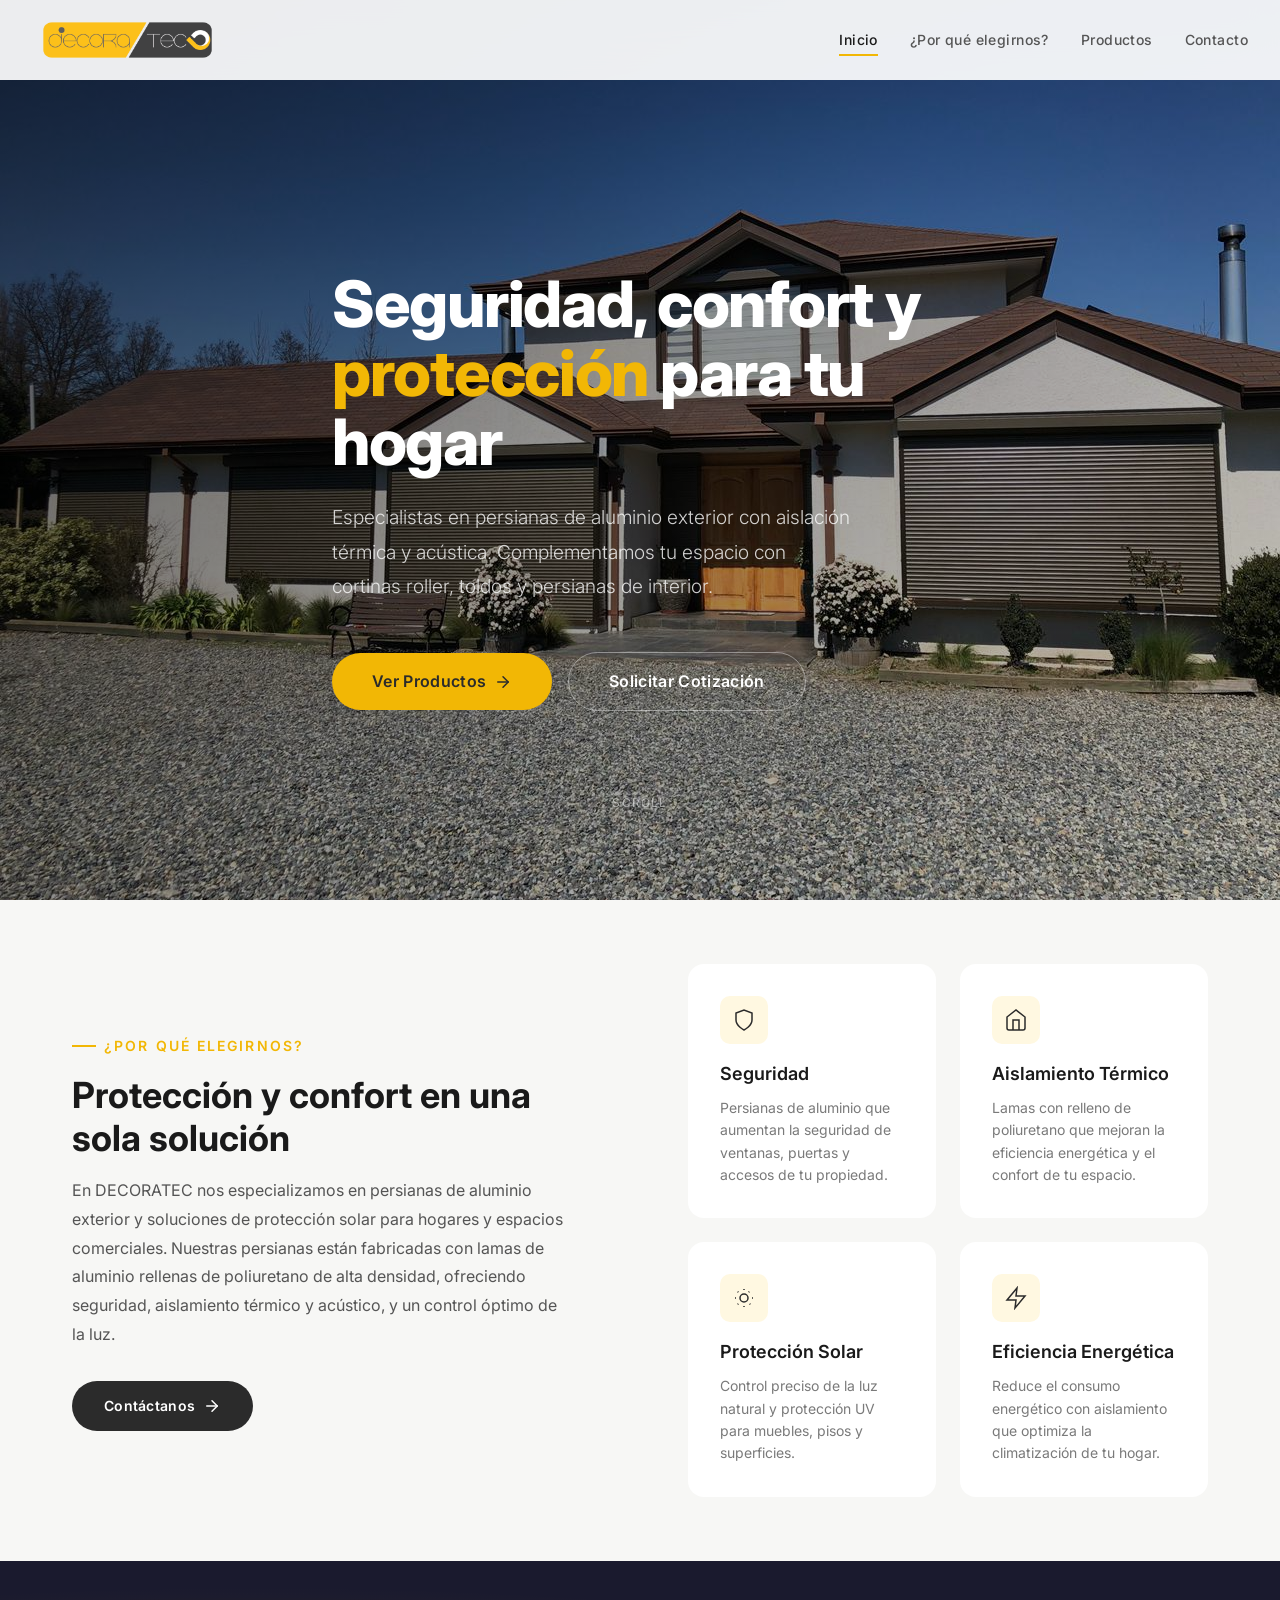
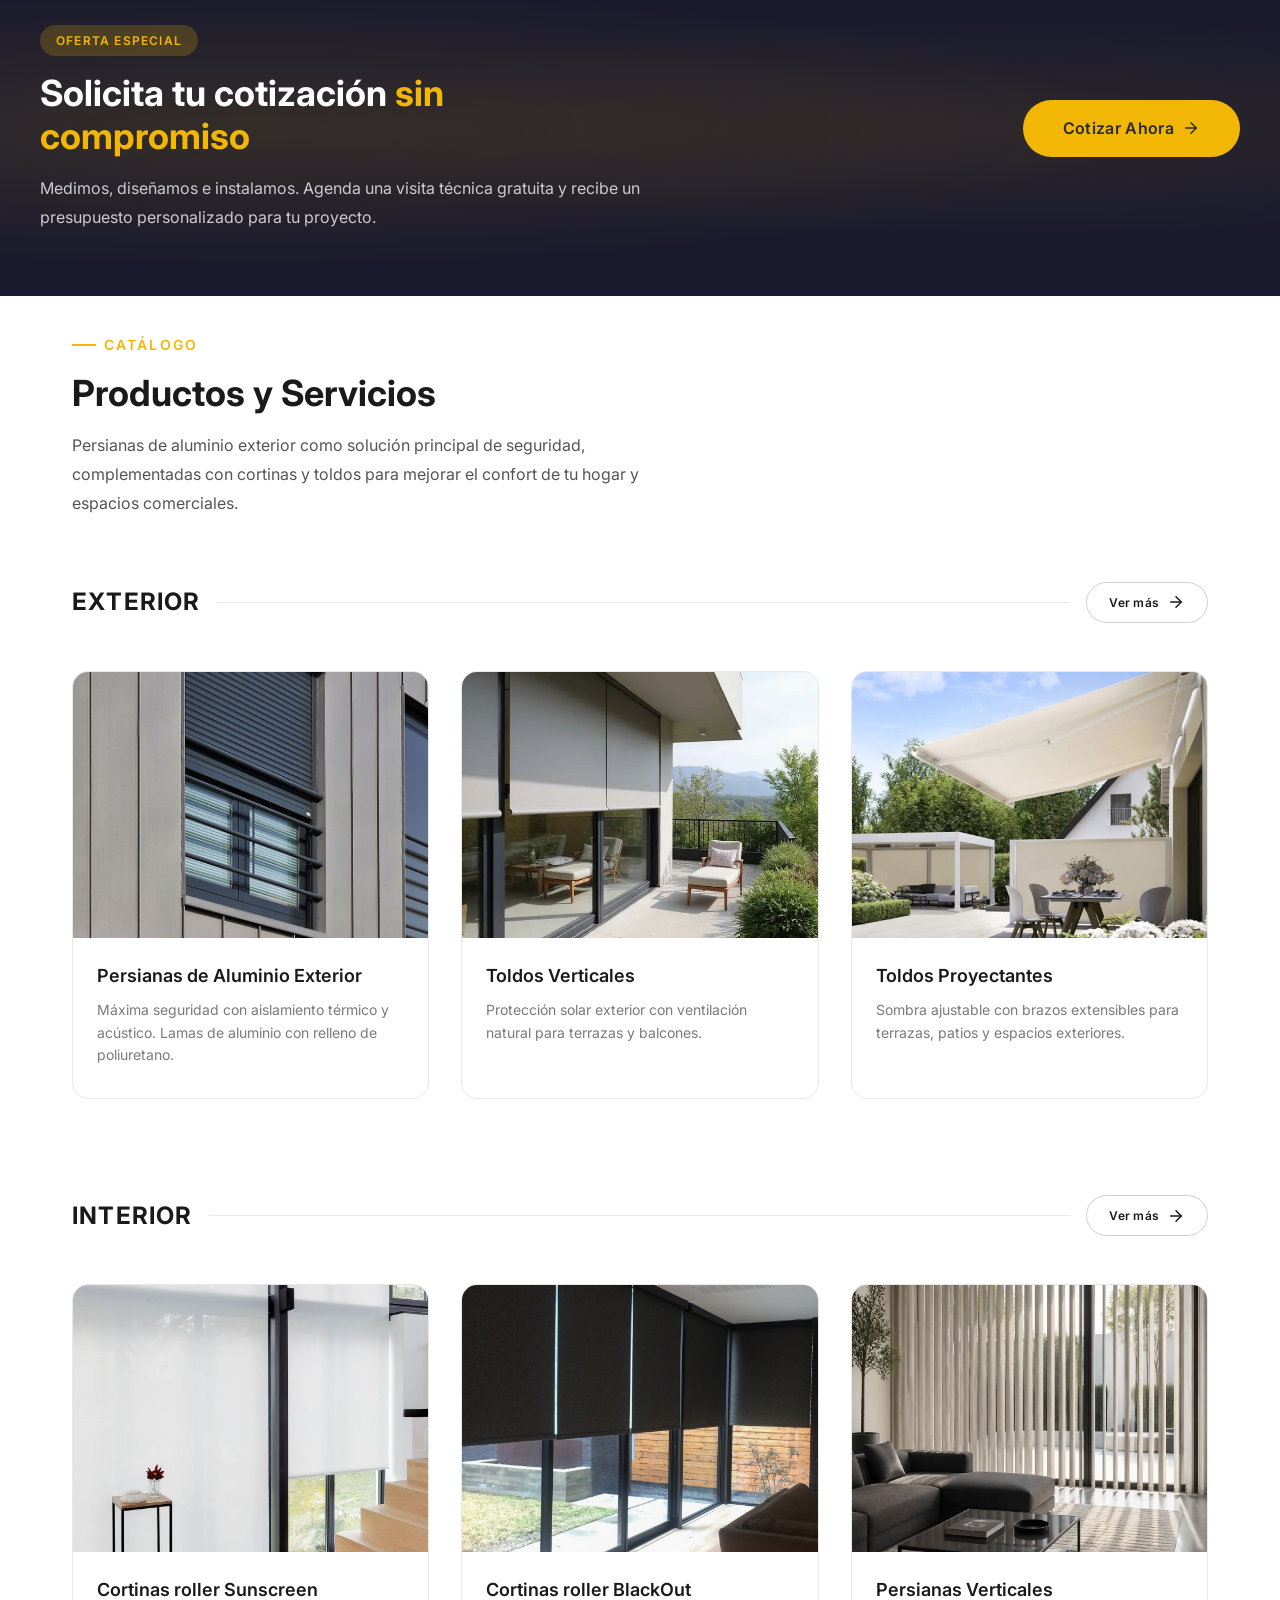
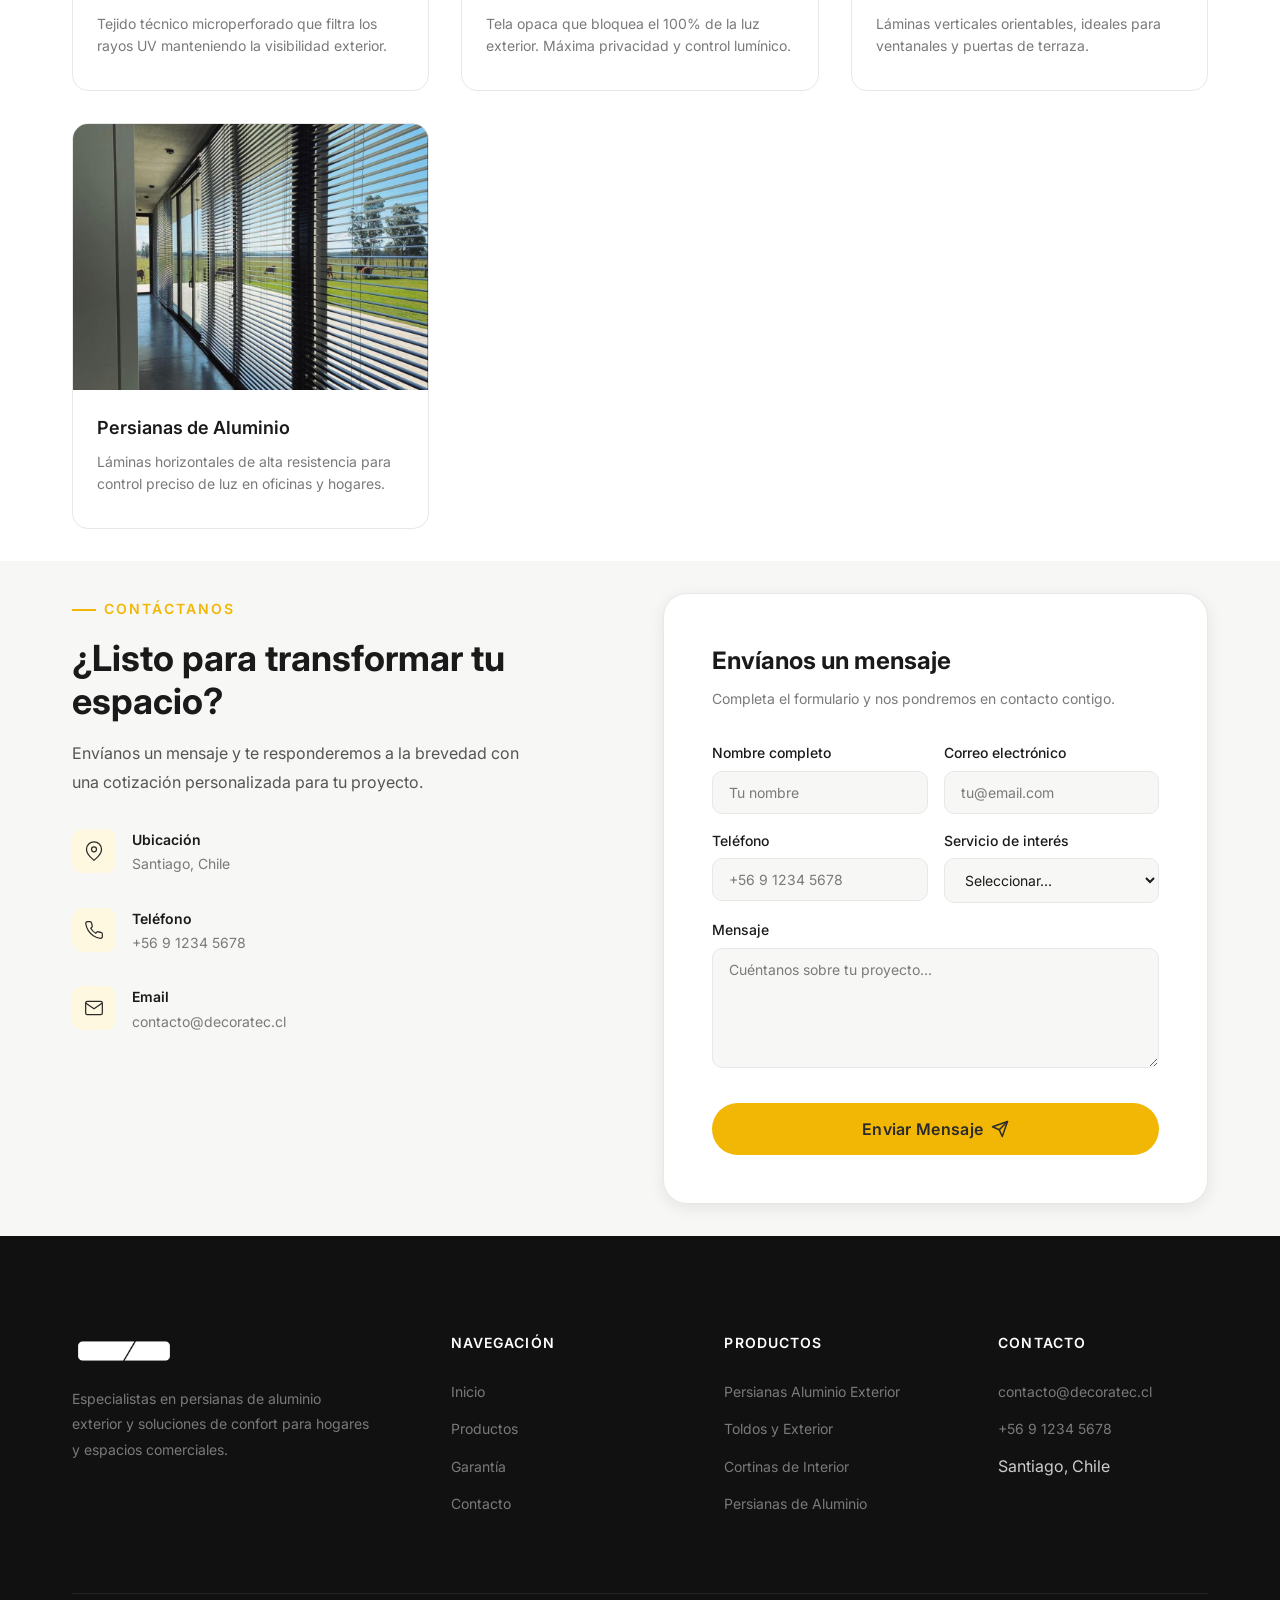
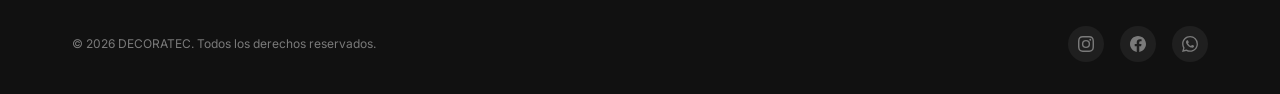
==== index.html @ ecd4f243 "commit inicial" ====
<!DOCTYPE html>
<html lang="es">

<head>
  <meta charset="UTF-8">
  <meta name="viewport" content="width=device-width, initial-scale=1.0">
  <meta name="description"
    content="DECORATEC — Persianas de aluminio exterior, cortinas roller, toldos y persianas para hogares y espacios comerciales. Seguridad, aislación térmica y protección solar.">
  <meta name="keywords"
    content="persianas aluminio exterior, cortinas roller, toldos, sunscreen, blackout, persianas verticales, seguridad, protección solar">
  <title>DECORATEC — Persianas de Exterior, Cortinas y Toldos</title>
  <link rel="stylesheet" href="styles.css">
  <link rel="icon" type="image/png" href="fotos/Logo.png">
</head>

<body>

  <!-- ========== NAVBAR ========== -->
  <nav class="navbar" id="navbar">
    <div class="container container--wide navbar__inner">
      <a href="index.html" aria-label="DECORATEC inicio">
        <img src="fotos/Logo.png" alt="DECORATEC Logo" class="navbar__logo">
      </a>

      <div class="navbar__menu" id="navMenu">
        <ul class="navbar__links">
          <li><a href="#hero" class="navbar__link active" data-section="hero">Inicio</a></li>
          <li><a href="#beneficios" class="navbar__link" data-section="beneficios">¿Por qué elegirnos?</a></li>
          <li><a href="#productos" class="navbar__link" data-section="productos">Productos</a></li>
          <li><a href="#contacto" class="navbar__link" data-section="contacto">Contacto</a></li>
        </ul>
      </div>

      <button class="navbar__toggle" id="navToggle" aria-label="Abrir menú">
        <span></span>
        <span></span>
        <span></span>
      </button>
    </div>
    <div class="navbar__overlay" id="navOverlay"></div>
  </nav>

  <!-- ========== HERO ========== -->
  <section class="hero" id="hero">
    <div class="hero__bg">
      <img src="fotos/Inicio.jpeg" alt="Casa con cortinas de exterior DECORATEC" loading="eager">
    </div>
    <div class="hero__overlay"></div>

    <div class="container hero__content">
      <h1 class="hero__title">
        Seguridad, confort y <span>protección</span> para tu hogar
      </h1>
      <p class="hero__subtitle">
        Especialistas en persianas de aluminio exterior con aislación térmica y acústica.
        Complementamos tu espacio con cortinas roller, toldos y persianas de interior.
      </p>
      <div class="hero__actions">
        <a href="#productos" class="btn btn--primary btn--lg">
          Ver Productos
          <svg width="18" height="18" viewBox="0 0 24 24" fill="none" stroke="currentColor" stroke-width="2"
            stroke-linecap="round" stroke-linejoin="round">
            <path d="M5 12h14" />
            <path d="m12 5 7 7-7 7" />
          </svg>
        </a>
        <a href="#contacto" class="btn btn--outline btn--lg">
          Solicitar Cotización
        </a>
      </div>
    </div>

    <div class="hero__scroll">
      <span>Scroll</span>
      <div class="hero__scroll-line"></div>
    </div>
  </section>

  <!-- ========== BENEFITS ========== -->
  <section class="benefits section-padding" id="beneficios">
    <div class="container benefits__inner">
      <div class="benefits__text reveal-left">
        <span class="section-label">¿Por qué elegirnos?</span>
        <h2 class="section-title">Protección y confort en una sola solución</h2>
        <p class="benefits__description">
          En DECORATEC nos especializamos en persianas de aluminio exterior y soluciones de
          protección solar para hogares y espacios comerciales. Nuestras persianas están fabricadas
          con lamas de aluminio rellenas de poliuretano de alta densidad, ofreciendo seguridad,
          aislamiento térmico y acústico, y un control óptimo de la luz.
        </p>
        <a href="#contacto" class="btn btn--dark">
          Contáctanos
          <svg width="16" height="16" viewBox="0 0 24 24" fill="none" stroke="currentColor" stroke-width="2"
            stroke-linecap="round" stroke-linejoin="round">
            <path d="M5 12h14" />
            <path d="m12 5 7 7-7 7" />
          </svg>
        </a>
      </div>

      <div class="benefits__grid stagger-children">
        <div class="benefit-card reveal">
          <div class="benefit-card__icon">
            <svg viewBox="0 0 24 24">
              <path d="M12 22s8-4 8-10V5l-8-3-8 3v7c0 6 8 10 8 10z" />
            </svg>
          </div>
          <h3 class="benefit-card__title">Seguridad</h3>
          <p class="benefit-card__desc">Persianas de aluminio que aumentan la seguridad de ventanas, puertas y accesos
            de tu propiedad.</p>
        </div>

        <div class="benefit-card reveal">
          <div class="benefit-card__icon">
            <svg viewBox="0 0 24 24">
              <path d="M3 9l9-7 9 7v11a2 2 0 0 1-2 2H5a2 2 0 0 1-2-2z" />
              <polyline points="9 22 9 12 15 12 15 22" />
            </svg>
          </div>
          <h3 class="benefit-card__title">Aislamiento Térmico</h3>
          <p class="benefit-card__desc">Lamas con relleno de poliuretano que mejoran la eficiencia energética y el
            confort de tu espacio.</p>
        </div>

        <div class="benefit-card reveal">
          <div class="benefit-card__icon">
            <svg viewBox="0 0 24 24">
              <path
                d="M12 3v1m0 16v1m-8-9H3m18 0h-1m-2.636-6.364l-.707.707M6.343 17.657l-.707.707m12.728 0l-.707-.707M6.343 6.343l-.707-.707M12 8a4 4 0 100 8 4 4 0 000-8z" />
            </svg>
          </div>
          <h3 class="benefit-card__title">Protección Solar</h3>
          <p class="benefit-card__desc">Control preciso de la luz natural y protección UV para muebles, pisos y
            superficies.</p>
        </div>

        <div class="benefit-card reveal">
          <div class="benefit-card__icon">
            <svg viewBox="0 0 24 24">
              <path d="M13 2L3 14h9l-1 8 10-12h-9l1-8z" />
            </svg>
          </div>
          <h3 class="benefit-card__title">Eficiencia Energética</h3>
          <p class="benefit-card__desc">Reduce el consumo energético con aislamiento que optimiza la climatización de tu
            hogar.</p>
        </div>
      </div>
    </div>
  </section>

  <!-- ========== BANNER ========== -->
  <section class="banner" id="banner">
    <div class="container banner__inner">
      <div class="banner__content reveal-left">
        <span class="banner__tag">Oferta Especial</span>
        <h2 class="banner__title">Solicita tu cotización <span>sin compromiso</span></h2>
        <p class="banner__desc">
          Medimos, diseñamos e instalamos. Agenda una visita técnica gratuita y recibe
          un presupuesto personalizado para tu proyecto.
        </p>
      </div>
      <div class="reveal-right">
        <a href="#contacto" class="btn btn--primary btn--lg">
          Cotizar Ahora
          <svg width="18" height="18" viewBox="0 0 24 24" fill="none" stroke="currentColor" stroke-width="2"
            stroke-linecap="round" stroke-linejoin="round">
            <path d="M5 12h14" />
            <path d="m12 5 7 7-7 7" />
          </svg>
        </a>
      </div>
    </div>
  </section>

  <!-- ========== PRODUCTS ========== -->
  <section class="section-padding" id="productos">
    <div class="container">
      <div class="products-header">
        <div>
          <span class="section-label">Catálogo</span>
          <h2 class="section-title">Productos y Servicios</h2>
          <p class="section-subtitle">Persianas de aluminio exterior como solución principal de seguridad,
            complementadas con cortinas y toldos para mejorar el confort de tu hogar y espacios comerciales.</p>
        </div>
      </div>

      <!-- Exterior Products (PRINCIPAL) -->
      <div class="products__category reveal">
        <div class="category-header">
          <h3 class="category-header__title">Exterior</h3>
          <div class="category-header__line"></div>
          <a href="exterior.html" class="btn btn--ghost btn--sm">
            Ver más
            <svg width="14" height="14" viewBox="0 0 24 24" fill="none" stroke="currentColor" stroke-width="2"
              stroke-linecap="round" stroke-linejoin="round">
              <path d="M5 12h14" />
              <path d="m12 5 7 7-7 7" />
            </svg>
          </a>
        </div>

        <div class="products__grid stagger-children">
          <a href="exterior.html#persiana-aluminio-exterior" class="product-card reveal">
            <div class="product-card__image">
              <img src="fotos/Exterior1.jpg" alt="Persianas de Aluminio Exterior" loading="lazy">
              <div class="product-card__overlay"></div>
              <span class="product-card__view">Ver Detalle →</span>
            </div>
            <div class="product-card__body">
              <h4 class="product-card__title">Persianas de Aluminio Exterior</h4>
              <p class="product-card__desc">Máxima seguridad con aislamiento térmico y acústico. Lamas de aluminio con
                relleno de poliuretano.</p>
            </div>
          </a>

          <a href="exterior.html#toldo-vertical" class="product-card reveal">
            <div class="product-card__image">
              <img src="fotos/TOLDO VERTICALES 2.jpg" alt="Toldo Vertical" loading="lazy">
              <div class="product-card__overlay"></div>
              <span class="product-card__view">Ver Detalle →</span>
            </div>
            <div class="product-card__body">
              <h4 class="product-card__title">Toldos Verticales</h4>
              <p class="product-card__desc">Protección solar exterior con ventilación natural para terrazas y balcones.
              </p>
            </div>
          </a>

          <a href="exterior.html#toldo-proyectante" class="product-card reveal">
            <div class="product-card__image">
              <img src="fotos/TOLDO PROYECTANTE 2.jpg" alt="Toldo Proyectante" loading="lazy">
              <div class="product-card__overlay"></div>
              <span class="product-card__view">Ver Detalle →</span>
            </div>
            <div class="product-card__body">
              <h4 class="product-card__title">Toldos Proyectantes</h4>
              <p class="product-card__desc">Sombra ajustable con brazos extensibles para terrazas, patios y espacios
                exteriores.</p>
            </div>
          </a>
        </div>
      </div>

      <!-- Interior Products (COMPLEMENTO) -->
      <div class="products__category reveal">
        <div class="category-header">
          <h3 class="category-header__title">Interior</h3>
          <div class="category-header__line"></div>
          <a href="interior.html" class="btn btn--ghost btn--sm">
            Ver más
            <svg width="14" height="14" viewBox="0 0 24 24" fill="none" stroke="currentColor" stroke-width="2"
              stroke-linecap="round" stroke-linejoin="round">
              <path d="M5 12h14" />
              <path d="m12 5 7 7-7 7" />
            </svg>
          </a>
        </div>

        <div class="products__grid stagger-children">
          <a href="interior.html#roller-sunscreen" class="product-card reveal">
            <div class="product-card__image">
              <img src="fotos/ROLLER SUNSCREEN 2.jpg" alt="Cortina Roller Sunscreen" loading="lazy">
              <div class="product-card__overlay"></div>
              <span class="product-card__view">Ver Detalle →</span>
            </div>
            <div class="product-card__body">
              <h4 class="product-card__title">Cortinas roller Sunscreen</h4>
              <p class="product-card__desc">Tejido técnico microperforado que filtra los rayos UV manteniendo la
                visibilidad exterior.</p>
            </div>
          </a>

          <a href="interior.html#roller-blackout" class="product-card reveal">
            <div class="product-card__image">
              <img src="fotos/ROLLER BLACKOUT.jpg" alt="Cortina Roller BlackOut" loading="lazy">
              <div class="product-card__overlay"></div>
              <span class="product-card__view">Ver Detalle →</span>
            </div>
            <div class="product-card__body">
              <h4 class="product-card__title">Cortinas roller BlackOut</h4>
              <p class="product-card__desc">Tela opaca que bloquea el 100% de la luz exterior. Máxima privacidad y
                control lumínico.</p>
            </div>
          </a>

          <a href="interior.html#persiana-vertical" class="product-card reveal">
            <div class="product-card__image">
              <img src="fotos/PERSIANAS VERTICALES 2.jpg" alt="Persiana Vertical" loading="lazy">
              <div class="product-card__overlay"></div>
              <span class="product-card__view">Ver Detalle →</span>
            </div>
            <div class="product-card__body">
              <h4 class="product-card__title">Persianas Verticales</h4>
              <p class="product-card__desc">Láminas verticales orientables, ideales para ventanales y puertas de
                terraza.</p>
            </div>
          </a>

          <a href="interior.html#persiana-aluminio" class="product-card reveal">
            <div class="product-card__image">
              <img src="fotos/PERSIANAS DE ALUMINIO 2.jpg" alt="Persianas de Aluminio Interior" loading="lazy">
              <div class="product-card__overlay"></div>
              <span class="product-card__view">Ver Detalle →</span>
            </div>
            <div class="product-card__body">
              <h4 class="product-card__title">Persianas de Aluminio</h4>
              <p class="product-card__desc">Láminas horizontales de alta resistencia para control preciso de luz en
                oficinas y hogares.</p>
            </div>
          </a>
        </div>
      </div>
    </div>
  </section>

  <!-- ========== CONTACT ========== -->
  <section class="contact section-padding" id="contacto">
    <div class="container contact__inner">
      <div class="contact__info reveal-left">
        <span class="section-label">Contáctanos</span>
        <h2 class="section-title">¿Listo para transformar tu espacio?</h2>
        <p class="section-subtitle" style="margin-bottom: 2rem;">
          Envíanos un mensaje y te responderemos a la brevedad con una cotización personalizada para tu proyecto.
        </p>

        <div class="contact__detail">
          <div class="contact__detail-icon">
            <svg viewBox="0 0 24 24">
              <path d="M21 10c0 7-9 13-9 13s-9-6-9-13a9 9 0 0 1 18 0z" />
              <circle cx="12" cy="10" r="3" />
            </svg>
          </div>
          <div class="contact__detail-text">
            <h4>Ubicación</h4>
            <p>Santiago, Chile</p>
          </div>
        </div>

        <div class="contact__detail">
          <div class="contact__detail-icon">
            <svg viewBox="0 0 24 24">
              <path
                d="M22 16.92v3a2 2 0 0 1-2.18 2 19.79 19.79 0 0 1-8.63-3.07 19.5 19.5 0 0 1-6-6 19.79 19.79 0 0 1-3.07-8.67A2 2 0 0 1 4.11 2h3a2 2 0 0 1 2 1.72 12.84 12.84 0 0 0 .7 2.81 2 2 0 0 1-.45 2.11L8.09 9.91a16 16 0 0 0 6 6l1.27-1.27a2 2 0 0 1 2.11-.45 12.84 12.84 0 0 0 2.81.7A2 2 0 0 1 22 16.92z" />
            </svg>
          </div>
          <div class="contact__detail-text">
            <h4>Teléfono</h4>
            <p>+56 9 1234 5678</p>
          </div>
        </div>

        <div class="contact__detail">
          <div class="contact__detail-icon">
            <svg viewBox="0 0 24 24">
              <path d="M4 4h16c1.1 0 2 .9 2 2v12c0 1.1-.9 2-2 2H4c-1.1 0-2-.9-2-2V6c0-1.1.9-2 2-2z" />
              <polyline points="22,6 12,13 2,6" />
            </svg>
          </div>
          <div class="contact__detail-text">
            <h4>Email</h4>
            <p>contacto@decoratec.cl</p>
          </div>
        </div>
      </div>

      <div class="reveal-right">
        <form class="contact-form" id="contactForm">
          <h3 class="contact-form__title">Envíanos un mensaje</h3>
          <p class="contact-form__subtitle">Completa el formulario y nos pondremos en contacto contigo.</p>

          <div class="form-row">
            <div class="form-group">
              <label for="contact-name">Nombre completo</label>
              <input type="text" id="contact-name" name="name" placeholder="Tu nombre" required>
            </div>
            <div class="form-group">
              <label for="contact-email">Correo electrónico</label>
              <input type="email" id="contact-email" name="email" placeholder="tu@email.com" required>
            </div>
          </div>

          <div class="form-row">
            <div class="form-group">
              <label for="contact-phone">Teléfono</label>
              <input type="tel" id="contact-phone" name="phone" placeholder="+56 9 1234 5678">
            </div>
            <div class="form-group">
              <label for="contact-service">Servicio de interés</label>
              <select id="contact-service" name="service">
                <option value="">Seleccionar...</option>
                <option value="persiana-aluminio-ext">Persianas de Aluminio Exterior</option>
                <option value="toldo-vertical">Toldos Verticales</option>
                <option value="toldo-proyectante">Toldo Proyectante</option>
                <option value="roller-sunscreen">Roller Sunscreen</option>
                <option value="roller-blackout">Roller BlackOut</option>
                <option value="persiana-vertical">Persianas Verticales</option>
                <option value="persiana-aluminio">Persianas de Aluminio Interior</option>
              </select>
            </div>
          </div>

          <div class="form-group">
            <label for="contact-message">Mensaje</label>
            <textarea id="contact-message" name="message" placeholder="Cuéntanos sobre tu proyecto..."
              required></textarea>
          </div>

          <button type="submit" class="btn btn--primary btn--lg" id="contactSubmit">
            Enviar Mensaje
            <svg width="18" height="18" viewBox="0 0 24 24" fill="none" stroke="currentColor" stroke-width="2"
              stroke-linecap="round" stroke-linejoin="round">
              <line x1="22" y1="2" x2="11" y2="13" />
              <polygon points="22 2 15 22 11 13 2 9 22 2" />
            </svg>
          </button>
        </form>

        <!-- Success state -->
        <div class="form-success" id="formSuccess">
          <div class="form-success__icon">
            <svg viewBox="0 0 24 24">
              <polyline points="20 6 9 17 4 12" />
            </svg>
          </div>
          <h3>¡Mensaje enviado!</h3>
          <p>Nos pondremos en contacto contigo a la brevedad.</p>
        </div>
      </div>
    </div>
  </section>

  <!-- ========== FOOTER ========== -->
  <footer class="footer" id="footer">
    <div class="container">
      <div class="footer__grid">
        <div class="footer__brand">
          <img src="fotos/Logo.png" alt="DECORATEC" class="footer__logo">
          <p>Especialistas en persianas de aluminio exterior y soluciones de confort para hogares y espacios
            comerciales.</p>
        </div>

        <div>
          <h4 class="footer__col-title">Navegación</h4>
          <ul class="footer__links">
            <li><a href="#hero">Inicio</a></li>
            <li><a href="#productos">Productos</a></li>
            <li><a href="#beneficios">Garantía</a></li>
            <li><a href="#contacto">Contacto</a></li>
          </ul>
        </div>

        <div>
          <h4 class="footer__col-title">Productos</h4>
          <ul class="footer__links">
            <li><a href="exterior.html#persiana-aluminio-exterior">Persianas Aluminio Exterior</a></li>
            <li><a href="exterior.html">Toldos y Exterior</a></li>
            <li><a href="interior.html">Cortinas de Interior</a></li>
            <li><a href="interior.html#persiana-aluminio">Persianas de Aluminio</a></li>
          </ul>
        </div>

        <div>
          <h4 class="footer__col-title">Contacto</h4>
          <ul class="footer__links">
            <li><a href="mailto:contacto@decoratec.cl">contacto@decoratec.cl</a></li>
            <li><a href="tel:+56912345678">+56 9 1234 5678</a></li>
            <li>Santiago, Chile</li>
          </ul>
        </div>
      </div>

      <div class="footer__bottom">
        <p>&copy; 2026 DECORATEC. Todos los derechos reservados.</p>
        <div class="footer__social">
          <a href="#" aria-label="Instagram">
            <svg viewBox="0 0 24 24">
              <path
                d="M12 2.163c3.204 0 3.584.012 4.85.07 3.252.148 4.771 1.691 4.919 4.919.058 1.265.069 1.645.069 4.849 0 3.205-.012 3.584-.069 4.849-.149 3.225-1.664 4.771-4.919 4.919-1.266.058-1.644.07-4.85.07-3.204 0-3.584-.012-4.849-.07-3.26-.149-4.771-1.699-4.919-4.92-.058-1.265-.07-1.644-.07-4.849 0-3.204.013-3.583.07-4.849.149-3.227 1.664-4.771 4.919-4.919 1.266-.057 1.645-.069 4.849-.069zM12 0C8.741 0 8.333.014 7.053.072 2.695.272.273 2.69.073 7.052.014 8.333 0 8.741 0 12c0 3.259.014 3.668.072 4.948.2 4.358 2.618 6.78 6.98 6.98C8.333 23.986 8.741 24 12 24c3.259 0 3.668-.014 4.948-.072 4.354-.2 6.782-2.618 6.979-6.98.059-1.28.073-1.689.073-4.948 0-3.259-.014-3.667-.072-4.947-.196-4.354-2.617-6.78-6.979-6.98C15.668.014 15.259 0 12 0zm0 5.838a6.162 6.162 0 100 12.324 6.162 6.162 0 000-12.324zM12 16a4 4 0 110-8 4 4 0 010 8zm6.406-11.845a1.44 1.44 0 100 2.881 1.44 1.44 0 000-2.881z" />
            </svg>
          </a>
          <a href="#" aria-label="Facebook">
            <svg viewBox="0 0 24 24">
              <path
                d="M24 12.073c0-6.627-5.373-12-12-12s-12 5.373-12 12c0 5.99 4.388 10.954 10.125 11.854v-8.385H7.078v-3.47h3.047V9.43c0-3.007 1.792-4.669 4.533-4.669 1.312 0 2.686.235 2.686.235v2.953H15.83c-1.491 0-1.956.925-1.956 1.874v2.25h3.328l-.532 3.47h-2.796v8.385C19.612 23.027 24 18.062 24 12.073z" />
            </svg>
          </a>
          <a href="#" aria-label="WhatsApp">
            <svg viewBox="0 0 24 24">
              <path
                d="M17.472 14.382c-.297-.149-1.758-.867-2.03-.967-.273-.099-.471-.148-.67.15-.197.297-.767.966-.94 1.164-.173.199-.347.223-.644.075-.297-.15-1.255-.463-2.39-1.475-.883-.788-1.48-1.761-1.653-2.059-.173-.297-.018-.458.13-.606.134-.133.298-.347.446-.52.149-.174.198-.298.298-.497.099-.198.05-.371-.025-.52-.075-.149-.669-1.612-.916-2.207-.242-.579-.487-.5-.669-.51-.173-.008-.371-.01-.57-.01-.198 0-.52.074-.792.372-.272.297-1.04 1.016-1.04 2.479 0 1.462 1.065 2.875 1.213 3.074.149.198 2.096 3.2 5.077 4.487.709.306 1.262.489 1.694.625.712.227 1.36.195 1.871.118.571-.085 1.758-.719 2.006-1.413.248-.694.248-1.289.173-1.413-.074-.124-.272-.198-.57-.347m-5.421 7.403h-.004a9.87 9.87 0 01-5.031-1.378l-.361-.214-3.741.982.998-3.648-.235-.374a9.86 9.86 0 01-1.51-5.26c.001-5.45 4.436-9.884 9.888-9.884 2.64 0 5.122 1.03 6.988 2.898a9.825 9.825 0 012.893 6.994c-.003 5.45-4.437 9.884-9.885 9.884m8.413-18.297A11.815 11.815 0 0012.05 0C5.495 0 .16 5.335.157 11.892c0 2.096.547 4.142 1.588 5.945L.057 24l6.305-1.654a11.882 11.882 0 005.683 1.448h.005c6.554 0 11.89-5.335 11.893-11.893a11.821 11.821 0 00-3.48-8.413z" />
            </svg>
          </a>
        </div>
      </div>
    </div>
  </footer>

  <script src="main.js"></script>
</body>

</html>
---- styles.css ----
/* ============================================
   DECORATEC — Design System & Styles
   ============================================ */

/* ---------- Google Fonts ---------- */
@import url('https://fonts.googleapis.com/css2?family=Inter:wght@300;400;500;600;700;800&display=swap');

/* ---------- CSS Custom Properties ---------- */
:root {
  /* Brand Colors */
  --brand-yellow: #F2B705;
  --brand-yellow-hover: #D9A004;
  --brand-yellow-light: #FFF8E1;
  --brand-dark: #2B2B2B;
  --brand-dark-hover: #1A1A1A;

  /* Surface Colors */
  --surface-white: #FFFFFF;
  --surface-light: #F7F7F5;
  --surface-banner: #1A1A2E;
  --surface-footer: #111111;

  /* Text Colors */
  --text-primary: #1A1A1A;
  --text-secondary: #555555;
  --text-muted: #7A7A7A;
  --text-white: #FFFFFF;
  --text-on-dark: #CCCCCC;

  /* Borders & Shadows */
  --border-light: #E8E8E8;
  --border-medium: #D0D0D0;
  --shadow-sm: 0 1px 3px rgba(0, 0, 0, 0.06);
  --shadow-md: 0 4px 16px rgba(0, 0, 0, 0.08);
  --shadow-lg: 0 8px 32px rgba(0, 0, 0, 0.12);
  --shadow-xl: 0 16px 48px rgba(0, 0, 0, 0.16);
  --shadow-card-hover: 0 12px 40px rgb(132, 132, 132);

  /* Typography */
  --font-primary: 'Inter', -apple-system, BlinkMacSystemFont, 'Segoe UI', sans-serif;
  --fs-display: clamp(2.5rem, 5vw, 4rem);
  --fs-h1: clamp(2rem, 4vw, 3rem);
  --fs-h2: clamp(1.5rem, 3vw, 2.25rem);
  --fs-h3: clamp(1.15rem, 2vw, 1.5rem);
  --fs-h4: 1.125rem;
  --fs-body: 1rem;
  --fs-small: 0.875rem;
  --fs-xs: 0.75rem;
  --lh-tight: 1.2;
  --lh-normal: 1.6;
  --lh-relaxed: 1.8;

  /* Spacing */
  --space-xs: 0.5rem;
  --space-sm: 0.75rem;
  --space-md: 1rem;
  --space-lg: 1.5rem;
  --space-xl: 2rem;
  --space-2xl: 3rem;
  --space-3xl: 4rem;
  --space-4xl: 6rem;
  --space-5xl: 8rem;

  /* Layout */
  --container-max: 1200px;
  --container-wide: 1400px;
  --navbar-height: 80px;

  /* Borders */
  --radius-sm: 6px;
  --radius-md: 10px;
  --radius-lg: 16px;
  --radius-xl: 24px;
  --radius-full: 9999px;

  /* Transitions */
  --transition-fast: 0.2s cubic-bezier(0.4, 0, 0.2, 1);
  --transition-base: 0.3s cubic-bezier(0.4, 0, 0.2, 1);
  --transition-slow: 0.5s cubic-bezier(0.4, 0, 0.2, 1);
  --transition-spring: 0.5s cubic-bezier(0.34, 1.56, 0.64, 1);
}

/* ---------- Reset ---------- */
*,
*::before,
*::after {
  margin: 0;
  padding: 0;
  box-sizing: border-box;
}

html {
  scroll-behavior: smooth;
  -webkit-font-smoothing: antialiased;
  -moz-osx-font-smoothing: grayscale;
}

body {
  font-family: var(--font-primary);
  font-size: var(--fs-body);
  line-height: var(--lh-normal);
  color: var(--text-primary);
  background-color: var(--surface-white);
  overflow-x: hidden;
}

img {
  max-width: 100%;
  height: auto;
  display: block;
}

a {
  text-decoration: none;
  color: inherit;
  transition: color var(--transition-fast);
}

ul,
ol {
  list-style: none;
}

button,
input,
textarea,
select {
  font-family: inherit;
  font-size: inherit;
  border: none;
  outline: none;
  background: none;
}

button {
  cursor: pointer;
}

/* ---------- Utility ---------- */
.container {
  width: 100%;
  max-width: var(--container-max);
  margin: 0 auto;
  padding: 0 var(--space-xl);
}

.container--wide {
  max-width: var(--container-wide);
}

.section-padding {
  padding: var(--space-xl) 0;
}

.text-center {
  text-align: center;
}

.sr-only {
  position: absolute;
  width: 1px;
  height: 1px;
  padding: 0;
  margin: -1px;
  overflow: hidden;
  clip: rect(0, 0, 0, 0);
  border: 0;
}

/* ---------- Section Headers ---------- */
.section-label {
  display: inline-flex;
  align-items: center;
  gap: var(--space-xs);
  font-size: var(--fs-small);
  font-weight: 600;
  text-transform: uppercase;
  letter-spacing: 0.15em;
  color: var(--brand-yellow);
  margin-bottom: var(--space-md);
}

.section-label::before {
  content: '';
  display: inline-block;
  width: 24px;
  height: 2px;
  background: var(--brand-yellow);
}

.section-title {
  font-size: var(--fs-h2);
  font-weight: 700;
  line-height: var(--lh-tight);
  color: var(--text-primary);
  margin-bottom: var(--space-md);
}

.section-subtitle {
  font-size: var(--fs-body);
  font-weight: 400;
  line-height: var(--lh-relaxed);
  color: var(--text-secondary);
  max-width: 600px;
}

.section-subtitle.centered {
  margin: 0 auto;
}

/* ============================================
   NAVBAR
   ============================================ */
.navbar {
  position: fixed;
  top: 0;
  left: 0;
  right: 0;
  height: var(--navbar-height);
  z-index: 1000;
  background: rgba(255, 255, 255, 0.92);
  backdrop-filter: blur(20px);
  -webkit-backdrop-filter: blur(20px);
  border-bottom: 1px solid transparent;
  transition: all var(--transition-base);
}

.navbar.scrolled {
  background: rgba(255, 255, 255, 0.98);
  border-bottom-color: var(--border-light);
  box-shadow: var(--shadow-sm);
}

.navbar__inner {
  display: flex;
  align-items: center;
  justify-content: space-between;
  height: 100%;
}

.navbar__logo {
  height: 70px;
  width: auto;
  transition: transform var(--transition-fast);
}

.footer__logo {
  height: 42px;
  width: auto;
  transition: transform var(--transition-fast);
}

.navbar__logo:hover {
  transform: scale(1.03);
}

.navbar__links {
  display: flex;
  align-items: center;
  gap: var(--space-xl);
}

.navbar__link {
  position: relative;
  font-size: var(--fs-small);
  font-weight: 500;
  letter-spacing: 0.03em;
  color: var(--text-secondary);
  padding: var(--space-xs) 0;
  transition: color var(--transition-fast);
}

.navbar__link::after {
  content: '';
  position: absolute;
  bottom: 0;
  left: 0;
  width: 0;
  height: 2px;
  background: var(--brand-yellow);
  transition: width var(--transition-base);
}

.navbar__link:hover,
.navbar__link.active {
  color: var(--text-primary);
}

.navbar__link:hover::after,
.navbar__link.active::after {
  width: 100%;
}

.navbar__cta {
  display: inline-flex;
  align-items: center;
  gap: var(--space-xs);
  padding: 10px 24px;
  background: var(--brand-dark);
  color: var(--text-white);
  font-size: var(--fs-small);
  font-weight: 600;
  border-radius: var(--radius-full);
  transition: all var(--transition-fast);
}

.navbar__cta:hover {
  background: var(--brand-yellow);
  color: var(--brand-dark);
  transform: translateY(-1px);
  box-shadow: var(--shadow-md);
}

/* Mobile Menu Button */
.navbar__toggle {
  display: none;
  flex-direction: column;
  gap: 5px;
  padding: 8px;
  cursor: pointer;
  z-index: 1001;
}

.navbar__toggle span {
  display: block;
  width: 24px;
  height: 2px;
  background: var(--brand-dark);
  border-radius: 2px;
  transition: all var(--transition-base);
  transform-origin: center;
}

.navbar__toggle.active span:nth-child(1) {
  transform: rotate(45deg) translate(5px, 5px);
}

.navbar__toggle.active span:nth-child(2) {
  opacity: 0;
}

.navbar__toggle.active span:nth-child(3) {
  transform: rotate(-45deg) translate(5px, -5px);
}

/* ============================================
   HERO
   ============================================ */
.hero {
  position: relative;
  min-height: 100vh;
  display: flex;
  align-items: center;
  overflow: hidden;
}

.hero__bg {
  position: absolute;
  inset: 0;
  z-index: -2;
}

.hero__bg img {
  width: 100%;
  height: 100%;
  object-fit: cover;
}

.hero__overlay {
  position: absolute;
  inset: 0;
  z-index: -1;
  background: linear-gradient(135deg,
      rgba(0, 0, 0, 0.7) 0%,
      rgba(0, 0, 0, 0.4) 50%,
      rgba(0, 0, 0, 0.2) 100%);
}

.hero__content {
  position: relative;
  max-width: 680px;
  padding-top: var(--navbar-height);
}

.hero__badge {
  display: inline-flex;
  align-items: center;
  gap: var(--space-xs);
  padding: 8px 20px;
  background: rgba(242, 183, 5, 0.15);
  border: 1px solid rgba(242, 183, 5, 0.3);
  border-radius: var(--radius-full);
  font-size: var(--fs-xs);
  font-weight: 600;
  color: var(--brand-yellow);
  text-transform: uppercase;
  letter-spacing: 0.12em;
  margin-bottom: var(--space-xl);
  backdrop-filter: blur(10px);
}

.hero__title {
  font-size: var(--fs-display);
  font-weight: 800;
  line-height: 1.08;
  color: var(--text-white);
  margin-bottom: var(--space-lg);
  letter-spacing: -0.02em;
}

.hero__title span {
  color: var(--brand-yellow);
}

.hero__subtitle {
  font-size: clamp(1rem, 1.5vw, 1.2rem);
  font-weight: 300;
  line-height: var(--lh-relaxed);
  color: rgba(255, 255, 255, 0.8);
  margin-bottom: var(--space-2xl);
  max-width: 520px;
}

.hero__actions {
  display: flex;
  align-items: center;
  gap: var(--space-md);
  flex-wrap: wrap;
}

/* Buttons */
.btn {
  display: inline-flex;
  align-items: center;
  justify-content: center;
  gap: var(--space-xs);
  padding: 14px 32px;
  font-size: var(--fs-small);
  font-weight: 600;
  border-radius: var(--radius-full);
  transition: all var(--transition-fast);
  letter-spacing: 0.02em;
  white-space: nowrap;
}

.btn--primary {
  background: var(--brand-yellow);
  color: var(--brand-dark);
}

.btn--primary:hover {
  background: var(--brand-yellow-hover);
  transform: translateY(-2px);
  box-shadow: 0 8px 24px rgba(242, 183, 5, 0.35);
}

.btn--outline {
  background: transparent;
  color: var(--text-white);
  border: 1.5px solid rgba(255, 255, 255, 0.4);
}

.btn--outline:hover {
  background: rgba(255, 255, 255, 0.1);
  border-color: rgba(255, 255, 255, 0.7);
  transform: translateY(-2px);
}

.btn--dark {
  background: var(--brand-dark);
  color: var(--text-white);
}

.btn--dark:hover {
  background: var(--brand-dark-hover);
  transform: translateY(-2px);
  box-shadow: var(--shadow-lg);
}

.btn--ghost {
  background: transparent;
  color: var(--text-primary);
  border: 1.5px solid var(--border-medium);
}

.btn--ghost:hover {
  border-color: var(--brand-yellow);
  color: var(--brand-dark);
  transform: translateY(-2px);
}

.btn--sm {
  padding: 10px 22px;
  font-size: var(--fs-xs);
}

.btn--lg {
  padding: 16px 40px;
  font-size: var(--fs-body);
}

.btn svg,
.btn .btn-icon {
  width: 18px;
  height: 18px;
  transition: transform var(--transition-fast);
}

.btn:hover svg,
.btn:hover .btn-icon {
  transform: translateX(3px);
}

/* Hero scroll indicator */
.hero__scroll {
  position: absolute;
  bottom: 40px;
  left: 50%;
  transform: translateX(-50%);
  display: flex;
  flex-direction: column;
  align-items: center;
  gap: var(--space-xs);
  color: rgba(255, 255, 255, 0.5);
  font-size: var(--fs-xs);
  letter-spacing: 0.1em;
  text-transform: uppercase;
  animation: float 3s ease-in-out infinite;
}

.hero__scroll-line {
  width: 1px;
  height: 40px;
  background: linear-gradient(to bottom, rgba(255, 255, 255, 0.5), transparent);
  animation: scrollLine 2s ease-in-out infinite;
}

@keyframes float {

  0%,
  100% {
    transform: translateX(-50%) translateY(0);
  }

  50% {
    transform: translateX(-50%) translateY(-8px);
  }
}

@keyframes scrollLine {
  0% {
    opacity: 0;
    transform: scaleY(0);
    transform-origin: top;
  }

  50% {
    opacity: 1;
    transform: scaleY(1);
    transform-origin: top;
  }

  100% {
    opacity: 0;
    transform: scaleY(0);
    transform-origin: bottom;
  }
}

/* ============================================
   BENEFITS
   ============================================ */
.benefits {
  background: var(--surface-light);
  height: 100%;
  width: auto;
  padding: var(--space-3xl) 0;
}

.benefits__inner {
  display: grid;
  grid-template-columns: 1fr 1fr;
  gap: var(--space-4xl);
  align-items: center;
}

.benefits__text {
  max-width: 500px;
}

.benefits__description {
  font-size: var(--fs-body);
  color: var(--text-secondary);
  line-height: var(--lh-relaxed);
  margin-bottom: var(--space-xl);
}

.benefits__grid {
  display: grid;
  grid-template-columns: 1fr 1fr;
  gap: var(--space-lg);
}

.benefit-card {
  background: var(--surface-white);
  padding: var(--space-xl);
  border-radius: var(--radius-lg);
  border: 1px;
}


.benefit-card__icon {
  width: 48px;
  height: 48px;
  display: flex;
  align-items: center;
  justify-content: center;
  background: var(--brand-yellow-light);
  border-radius: var(--radius-md);
  margin-bottom: var(--space-md);
  color: var(--brand-yellow);
}

.benefit-card__icon svg {
  width: 24px;
  height: 24px;
  stroke: var(--brand-dark);
  stroke-width: 1.5;
  fill: none;
}

.benefit-card__title {
  font-size: var(--fs-h4);
  font-weight: 600;
  color: var(--text-primary);
  margin-bottom: var(--space-xs);
}

.benefit-card__desc {
  font-size: var(--fs-small);
  color: var(--text-muted);
  line-height: var(--lh-normal);
}

/* ============================================
   BANNER (Promo)
   ============================================ */
.banner {
  position: relative;
  background: var(--surface-banner);
  overflow: hidden;
}

.banner::before {
  content: '';
  position: absolute;
  inset: 0;
  background:
    radial-gradient(ellipse at 20% 50%, rgba(242, 183, 5, 0.12) 0%, transparent 60%),
    radial-gradient(ellipse at 80% 50%, rgba(242, 183, 5, 0.08) 0%, transparent 50%);
}

.banner__inner {
  position: relative;
  display: flex;
  align-items: center;
  justify-content: space-between;
  gap: var(--space-xl);
  padding: var(--space-3xl) 0;
}

.banner__content {
  max-width: 600px;
}

.banner__tag {
  display: inline-block;
  padding: 6px 16px;
  background: rgba(242, 183, 5, 0.2);
  border-radius: var(--radius-full);
  font-size: var(--fs-xs);
  font-weight: 600;
  color: var(--brand-yellow);
  text-transform: uppercase;
  letter-spacing: 0.1em;
  margin-bottom: var(--space-md);
}

.banner__title {
  font-size: var(--fs-h2);
  font-weight: 700;
  color: var(--text-white);
  line-height: var(--lh-tight);
  margin-bottom: var(--space-md);
}

.banner__title span {
  color: var(--brand-yellow);
}

.banner__desc {
  font-size: var(--fs-body);
  color: var(--text-on-dark);
  line-height: var(--lh-relaxed);
}

/* ============================================
   PRODUCTS
   ============================================ */
.products-header {
  display: flex;
  align-items: flex-end;
  justify-content: space-between;
  margin-bottom: var(--space-3xl);
  gap: var(--space-xl);
}

.products-header__right {
  flex-shrink: 0;
}

.products__category {
  margin-bottom: var(--space-4xl);
}

.products__category:last-child {
  margin-bottom: 0;
}

.category-header {
  display: flex;
  align-items: center;
  gap: var(--space-md);
  margin-bottom: var(--space-2xl);
}

.category-header__line {
  flex: 1;
  height: 1px;
  background: var(--border-light);
}

.category-header__title {
  font-size: var(--fs-h3);
  font-weight: 700;
  color: var(--text-primary);
  letter-spacing: 0.05em;
  text-transform: uppercase;
}

.products__grid {
  display: grid;
  grid-template-columns: repeat(3, 1fr);
  gap: var(--space-xl);
}

/* Product Card */
.product-card {
  position: relative;
  background: var(--surface-white);
  border-radius: var(--radius-lg);
  overflow: hidden;
  border: 1px solid var(--border-light);
  transition: all var(--transition-base);
  cursor: pointer;
  text-decoration: none;
  display: block;
}

.product-card:hover {
  transform: translateY(-6px);
  box-shadow: var(--shadow-card-hover);
}

.product-card__image {
  position: relative;
  aspect-ratio: 4 / 3;
  overflow: hidden;
}

.product-card__image img {
  width: 100%;
  height: 100%;
  object-fit: cover;
  transition: transform var(--transition-slow);
}

.product-card:hover .product-card__image img {
  transform: scale(1.06);
}

.product-card__overlay {
  position: absolute;
  inset: 0;
  background: linear-gradient(to top,
      rgba(0, 0, 0, 0.4) 0%,
      transparent 50%);
  opacity: 0;
  transition: opacity var(--transition-base);
}

.product-card:hover .product-card__overlay {
  opacity: 1;
}

.product-card__view {
  position: absolute;
  bottom: 16px;
  right: 16px;
  display: flex;
  align-items: center;
  gap: 6px;
  padding: 8px 16px;
  background: var(--surface-white);
  border-radius: var(--radius-full);
  font-size: var(--fs-xs);
  font-weight: 600;
  color: var(--brand-dark);
  opacity: 0;
  transform: translateY(8px);
  transition: all var(--transition-base);
}

.product-card:hover .product-card__view {
  opacity: 1;
  transform: translateY(0);
}

.product-card__body {
  padding: var(--space-lg) var(--space-lg) var(--space-xl);
}

.product-card__number {
  display: inline-block;
  font-size: var(--fs-xs);
  font-weight: 700;
  color: var(--brand-yellow);
  margin-bottom: var(--space-xs);
  letter-spacing: 0.05em;
}

.product-card__title {
  font-size: var(--fs-h4);
  font-weight: 600;
  color: var(--text-primary);
  margin-bottom: var(--space-xs);
}

.product-card__desc {
  font-size: var(--fs-small);
  color: var(--text-muted);
  line-height: var(--lh-normal);
}

/* ============================================
   CONTACT
   ============================================ */
.contact {
  background: var(--surface-light);
}

.contact__inner {
  display: grid;
  grid-template-columns: 1fr 1.1fr;
  gap: var(--space-4xl);
  align-items: start;
}

.contact__info {
  max-width: 450px;
}

.contact__detail {
  display: flex;
  align-items: flex-start;
  gap: var(--space-md);
  margin-bottom: var(--space-xl);
}

.contact__detail-icon {
  flex-shrink: 0;
  width: 44px;
  height: 44px;
  display: flex;
  align-items: center;
  justify-content: center;
  background: var(--brand-yellow-light);
  border-radius: var(--radius-md);
}

.contact__detail-icon svg {
  width: 20px;
  height: 20px;
  stroke: var(--brand-dark);
  stroke-width: 1.5;
  fill: none;
}

.contact__detail-text h4 {
  font-size: var(--fs-small);
  font-weight: 600;
  color: var(--text-primary);
  margin-bottom: 2px;
}

.contact__detail-text p {
  font-size: var(--fs-small);
  color: var(--text-muted);
}

/* Contact Form */
.contact-form {
  background: var(--surface-white);
  padding: var(--space-2xl);
  border-radius: var(--radius-xl);
  border: 1px solid var(--border-light);
  box-shadow: var(--shadow-md);
}

.contact-form__title {
  font-size: var(--fs-h3);
  font-weight: 700;
  margin-bottom: var(--space-xs);
  color: var(--text-primary);
}

.contact-form__subtitle {
  font-size: var(--fs-small);
  color: var(--text-muted);
  margin-bottom: var(--space-xl);
}

.form-row {
  display: grid;
  grid-template-columns: 1fr 1fr;
  gap: var(--space-md);
}

.form-group {
  margin-bottom: var(--space-md);
}

.form-group label {
  display: block;
  font-size: var(--fs-small);
  font-weight: 500;
  color: var(--text-primary);
  margin-bottom: 6px;
}

.form-group input,
.form-group textarea,
.form-group select {
  width: 100%;
  padding: 12px 16px;
  background: var(--surface-light);
  border: 1.5px solid var(--border-light);
  border-radius: var(--radius-md);
  font-size: var(--fs-small);
  color: var(--text-primary);
  transition: all var(--transition-fast);
}

.form-group input::placeholder,
.form-group textarea::placeholder {
  color: var(--text-muted);
}

.form-group input:focus,
.form-group textarea:focus,
.form-group select:focus {
  border-color: var(--brand-yellow);
  background: var(--surface-white);
  box-shadow: 0 0 0 3px rgba(242, 183, 5, 0.12);
}

.form-group textarea {
  resize: vertical;
  min-height: 120px;
}

.contact-form .btn {
  width: 100%;
  justify-content: center;
  margin-top: var(--space-sm);
}

/* Form feedback */
.form-success {
  display: none;
  text-align: center;
  padding: var(--space-2xl);
}

.form-success.visible {
  display: block;
}

.form-success__icon {
  width: 64px;
  height: 64px;
  margin: 0 auto var(--space-md);
  background: var(--brand-yellow-light);
  border-radius: 50%;
  display: flex;
  align-items: center;
  justify-content: center;
}

.form-success__icon svg {
  width: 32px;
  height: 32px;
  stroke: var(--brand-yellow);
  stroke-width: 2;
  fill: none;
}

.form-success h3 {
  font-size: var(--fs-h3);
  font-weight: 700;
  margin-bottom: var(--space-xs);
}

.form-success p {
  color: var(--text-muted);
  font-size: var(--fs-small);
}

/* ============================================
   FOOTER
   ============================================ */
.footer {
  background: var(--surface-footer);
  color: var(--text-on-dark);
  padding: var(--space-4xl) 0 var(--space-xl);
}

.footer__grid {
  display: grid;
  grid-template-columns: 1.5fr 1fr 1fr 1fr;
  gap: var(--space-3xl);
  padding-bottom: var(--space-3xl);
  border-bottom: 1px solid rgba(255, 255, 255, 0.08);
}

.footer__brand p {
  font-size: var(--fs-small);
  color: var(--text-muted);
  line-height: var(--lh-relaxed);
  margin-top: var(--space-md);
  max-width: 300px;
}

.footer__brand img {
  height: 38px;
  filter: brightness(10);
}

.footer__col-title {
  font-size: var(--fs-small);
  font-weight: 600;
  color: var(--text-white);
  text-transform: uppercase;
  letter-spacing: 0.08em;
  margin-bottom: var(--space-lg);
}

.footer__links li {
  margin-bottom: var(--space-sm);
}

.footer__links a {
  font-size: var(--fs-small);
  color: var(--text-muted);
  transition: all var(--transition-fast);
}

.footer__links a:hover {
  color: var(--brand-yellow);
  padding-left: 4px;
}

.footer__bottom {
  display: flex;
  align-items: center;
  justify-content: space-between;
  padding-top: var(--space-xl);
  font-size: var(--fs-xs);
  color: var(--text-muted);
}

.footer__social {
  display: flex;
  gap: var(--space-md);
}

.footer__social a {
  display: flex;
  align-items: center;
  justify-content: center;
  width: 36px;
  height: 36px;
  border-radius: 50%;
  background: rgba(255, 255, 255, 0.06);
  color: var(--text-muted);
  transition: all var(--transition-fast);
}

.footer__social a:hover {
  background: var(--brand-yellow);
  color: var(--brand-dark);
  transform: translateY(-2px);
}

.footer__social svg {
  width: 16px;
  height: 16px;
  fill: currentColor;
}

/* ============================================
   DETAIL PAGES (Interior / Exterior)
   ============================================ */
.page-hero {
  position: relative;
  height: 50vh;
  min-height: 360px;
  display: flex;
  align-items: center;
  justify-content: center;
  text-align: center;
  overflow: hidden;
}

.page-hero__bg {
  position: absolute;
  inset: 0;
  z-index: -2;
}

.page-hero__bg img {
  width: 100%;
  height: 100%;
  object-fit: cover;
}

.page-hero__overlay {
  position: absolute;
  inset: 0;
  z-index: -1;
  background: linear-gradient(to bottom,
      rgba(0, 0, 0, 0.6) 0%,
      rgba(0, 0, 0, 0.5) 100%);
}

.page-hero__content {
  padding-top: var(--navbar-height);
}

.page-hero__breadcrumb {
  display: flex;
  align-items: center;
  justify-content: center;
  gap: var(--space-xs);
  font-size: var(--fs-small);
  color: rgba(255, 255, 255, 0.6);
  margin-bottom: var(--space-md);
}

.page-hero__breadcrumb a {
  color: rgba(255, 255, 255, 0.6);
  transition: color var(--transition-fast);
}

.page-hero__breadcrumb a:hover {
  color: var(--brand-yellow);
}

.page-hero__breadcrumb span {
  color: var(--text-white);
  font-weight: 500;
}

.page-hero__title {
  font-size: var(--fs-h1);
  font-weight: 800;
  color: var(--text-white);
  letter-spacing: -0.02em;
}

.page-hero__title em {
  font-style: italic;
  color: var(--brand-yellow);
}

/* Product Detail Section */
.product-detail {
  padding: var(--space-4xl) 0;
  border-bottom: 1px solid var(--border-light);
}

.product-detail:last-of-type {
  border-bottom: none;
}

.product-detail:nth-child(even) {
  background: var(--surface-light);
}

.product-detail__inner {
  display: grid;
  grid-template-columns: 1fr 1fr;
  gap: var(--space-4xl);
  align-items: center;
}

.product-detail:nth-child(even) .product-detail__inner {
  direction: rtl;
}

.product-detail:nth-child(even) .product-detail__inner>* {
  direction: ltr;
}

.product-detail__image {
  border-radius: var(--radius-xl);
  overflow: hidden;
  aspect-ratio: 4 / 3;
  box-shadow: var(--shadow-lg);
}

.product-detail__image img {
  width: 100%;
  height: 100%;
  object-fit: cover;
  transition: transform var(--transition-slow);
}

.product-detail__image:hover img {
  transform: scale(1.04);
}

.product-detail__number {
  font-size: var(--fs-display);
  font-weight: 800;
  color: var(--brand-yellow);
  opacity: 0.2;
  line-height: 1;
  margin-bottom: var(--space-sm);
}

.product-detail__title {
  font-size: var(--fs-h2);
  font-weight: 700;
  color: var(--text-primary);
  margin-bottom: var(--space-md);
}

.product-detail__desc {
  font-size: var(--fs-body);
  color: var(--text-secondary);
  line-height: var(--lh-relaxed);
  margin-bottom: var(--space-xl);
}

.product-detail__features {
  display: flex;
  flex-direction: column;
  gap: var(--space-sm);
}

.product-detail__feature {
  display: flex;
  align-items: center;
  gap: var(--space-sm);
  font-size: var(--fs-small);
  color: var(--text-secondary);
}

.product-detail__feature::before {
  content: '';
  display: inline-block;
  width: 20px;
  height: 20px;
  border-radius: 50%;
  background: var(--brand-yellow-light);
  flex-shrink: 0;
  background-image: url("data:image/svg+xml,%3Csvg xmlns='http://www.w3.org/2000/svg' viewBox='0 0 20 20' fill='%23F2B705'%3E%3Cpath d='M16.707 5.293a1 1 0 010 1.414l-8 8a1 1 0 01-1.414 0l-4-4a1 1 0 011.414-1.414L8 12.586l7.293-7.293a1 1 0 011.414 0z'/%3E%3C/svg%3E");
  background-size: 14px;
  background-position: center;
  background-repeat: no-repeat;
}

/* Detail CTA */
.detail-cta {
  background: var(--surface-banner);
  position: relative;
  overflow: hidden;
  text-align: center;
}

.detail-cta::before {
  content: '';
  position: absolute;
  inset: 0;
  background: radial-gradient(ellipse at 50% 50%, rgba(242, 183, 5, 0.1) 0%, transparent 70%);
}

.detail-cta__inner {
  position: relative;
}

.detail-cta__title {
  font-size: var(--fs-h2);
  font-weight: 700;
  color: var(--text-white);
  margin-bottom: var(--space-md);
}

.detail-cta__desc {
  font-size: var(--fs-body);
  color: var(--text-on-dark);
  margin-bottom: var(--space-2xl);
  max-width: 500px;
  margin-left: auto;
  margin-right: auto;
}

/* ============================================
   ANIMATIONS
   ============================================ */
.reveal {
  opacity: 0;
  transform: translateY(30px);
  transition: opacity 0.7s cubic-bezier(0.4, 0, 0.2, 1),
    transform 0.7s cubic-bezier(0.4, 0, 0.2, 1);
}

.reveal.visible {
  opacity: 1;
  transform: translateY(0);
}

.reveal-left {
  opacity: 0;
  transform: translateX(-40px);
  transition: opacity 0.7s cubic-bezier(0.4, 0, 0.2, 1),
    transform 0.7s cubic-bezier(0.4, 0, 0.2, 1);
}

.reveal-left.visible {
  opacity: 1;
  transform: translateX(0);
}

.reveal-right {
  opacity: 0;
  transform: translateX(40px);
  transition: opacity 0.7s cubic-bezier(0.4, 0, 0.2, 1),
    transform 0.7s cubic-bezier(0.4, 0, 0.2, 1);
}

.reveal-right.visible {
  opacity: 1;
  transform: translateX(0);
}

.reveal-scale {
  opacity: 0;
  transform: scale(0.92);
  transition: opacity 0.6s cubic-bezier(0.4, 0, 0.2, 1),
    transform 0.6s cubic-bezier(0.4, 0, 0.2, 1);
}

.reveal-scale.visible {
  opacity: 1;
  transform: scale(1);
}

/* Stagger children */
.stagger-children>*:nth-child(1) {
  transition-delay: 0.05s;
}

.stagger-children>*:nth-child(2) {
  transition-delay: 0.1s;
}

.stagger-children>*:nth-child(3) {
  transition-delay: 0.15s;
}

.stagger-children>*:nth-child(4) {
  transition-delay: 0.2s;
}

.stagger-children>*:nth-child(5) {
  transition-delay: 0.25s;
}

.stagger-children>*:nth-child(6) {
  transition-delay: 0.3s;
}

/* ============================================
   RESPONSIVE
   ============================================ */

/* ---------- Tablet landscape / small desktop ---------- */
@media (max-width: 1024px) {
  .benefits__inner {
    grid-template-columns: 1fr;
    gap: var(--space-3xl);
  }

  .benefits__text {
    max-width: 100%;
  }

  .contact__inner {
    grid-template-columns: 1fr;
    gap: var(--space-2xl);
  }

  .contact__info {
    max-width: 100%;
  }

  .footer__grid {
    grid-template-columns: 1fr 1fr;
    gap: var(--space-2xl);
  }

  .product-detail__inner {
    grid-template-columns: 1fr;
    gap: var(--space-2xl);
  }

  .product-detail:nth-child(even) .product-detail__inner {
    direction: ltr;
  }

  .banner__inner {
    flex-direction: column;
    text-align: center;
    gap: var(--space-xl);
  }

  .banner__content {
    max-width: 100%;
  }
}

/* ---------- Tablet portrait / large phone ---------- */
@media (max-width: 768px) {
  :root {
    --navbar-height: 68px;
  }

  .section-padding {
    padding: var(--space-2xl) 0;
  }

  .container {
    padding: 0 var(--space-md);
  }

  /* ---- Navbar mobile ---- */
  .navbar__toggle {
    display: flex;
  }

  .navbar__menu {
    position: fixed;
    top: 0;
    right: -100%;
    width: 80%;
    max-width: 360px;
    height: 100vh;
    background: var(--surface-white);
    flex-direction: column;
    padding: calc(var(--navbar-height) + var(--space-xl)) var(--space-xl) var(--space-xl);
    box-shadow: var(--shadow-xl);
    transition: right var(--transition-base);
    z-index: 999;
  }

  .navbar__menu.open {
    right: 0;
  }

  .navbar__links {
    flex-direction: column;
    align-items: flex-start;
    gap: var(--space-lg);
  }

  .navbar__link {
    font-size: var(--fs-body);
  }

  .navbar__cta {
    width: 100%;
    justify-content: center;
    margin-top: var(--space-md);
  }

  /* Mobile overlay */
  .navbar__overlay {
    display: none;
    position: fixed;
    inset: 0;
    background: rgba(0, 0, 0, 0.4);
    z-index: 998;
  }

  .navbar__overlay.active {
    display: block;
  }

  /* ---- Hero mobile ---- */
  .hero {
    min-height: 85vh;
  }

  .hero__content {
    max-width: 100%;
    padding-right: var(--space-md);
  }

  .hero__actions {
    flex-direction: column;
    align-items: stretch;
    width: 100%;
  }

  .hero__actions .btn {
    width: 100%;
    justify-content: center;
  }

  .hero__scroll {
    display: none;
  }

  /* ---- Benefits ---- */
  .benefits {
    padding: var(--space-2xl) 0;
  }

  .benefits__grid {
    grid-template-columns: 1fr 1fr;
    gap: var(--space-md);
  }

  .benefit-card {
    padding: var(--space-lg);
  }

  /* ---- Products grid ---- */
  .products__grid {
    grid-template-columns: repeat(2, 1fr);
    gap: var(--space-md);
  }

  .products-header {
    flex-direction: column;
    align-items: flex-start;
    gap: var(--space-md);
    margin-bottom: var(--space-2xl);
  }

  .products__category {
    margin-bottom: var(--space-2xl);
  }

  .category-header {
    margin-bottom: var(--space-lg);
  }

  .product-card__body {
    padding: var(--space-md);
  }

  /* ---- Banner ---- */
  .banner__inner {
    padding: var(--space-2xl) 0;
  }

  /* ---- Contact ---- */
  .contact-form {
    padding: var(--space-xl);
  }

  .form-row {
    grid-template-columns: 1fr;
  }

  /* ---- Footer ---- */
  .footer {
    padding: var(--space-2xl) 0 var(--space-lg);
  }

  .footer__grid {
    grid-template-columns: 1fr;
    gap: var(--space-xl);
  }

  .footer__brand {
    text-align: center;
  }

  .footer__brand p {
    max-width: 100%;
    margin-left: auto;
    margin-right: auto;
  }

  .footer__brand img {
    margin: 0 auto;
  }

  .footer__bottom {
    flex-direction: column;
    gap: var(--space-md);
    text-align: center;
  }

  /* ---- Detail pages ---- */
  .page-hero {
    height: 40vh;
    min-height: 280px;
  }

  .product-detail {
    padding: var(--space-2xl) 0;
  }

  .product-detail__image {
    aspect-ratio: 16 / 10;
  }

  /* ---- Detail CTA ---- */
  .detail-cta__title {
    font-size: var(--fs-h3);
  }

  .detail-cta__desc {
    max-width: 100%;
  }
}

/* ---------- Phone ---------- */
@media (max-width: 480px) {
  .container {
    padding: 0 var(--space-sm);
  }

  /* Products single column */
  .products__grid {
    grid-template-columns: 1fr;
  }

  /* Benefits single column */
  .benefits__grid {
    grid-template-columns: 1fr;
  }

  /* Hero tweaks */
  .hero {
    min-height: 75vh;
  }

  .hero__badge {
    font-size: 10px;
    padding: 6px 14px;
  }

  .hero__subtitle {
    font-size: var(--fs-small);
  }

  /* Buttons full width */
  .btn--lg {
    padding: 14px 28px;
    font-size: var(--fs-small);
  }

  /* Contact form */
  .contact-form {
    padding: var(--space-lg);
  }

  .contact-form__title {
    font-size: var(--fs-h4);
  }

  /* Product detail */
  .product-detail__features {
    gap: var(--space-xs);
  }

  .product-detail__feature {
    font-size: var(--fs-xs);
  }

  /* Page hero */
  .page-hero {
    height: 35vh;
    min-height: 240px;
  }

  .page-hero__title {
    font-size: var(--fs-h2);
  }

  .page-hero__breadcrumb {
    font-size: var(--fs-xs);
  }

  /* Footer columns */
  .footer__col-title {
    margin-bottom: var(--space-sm);
  }

  .footer__social {
    justify-content: center;
  }
}
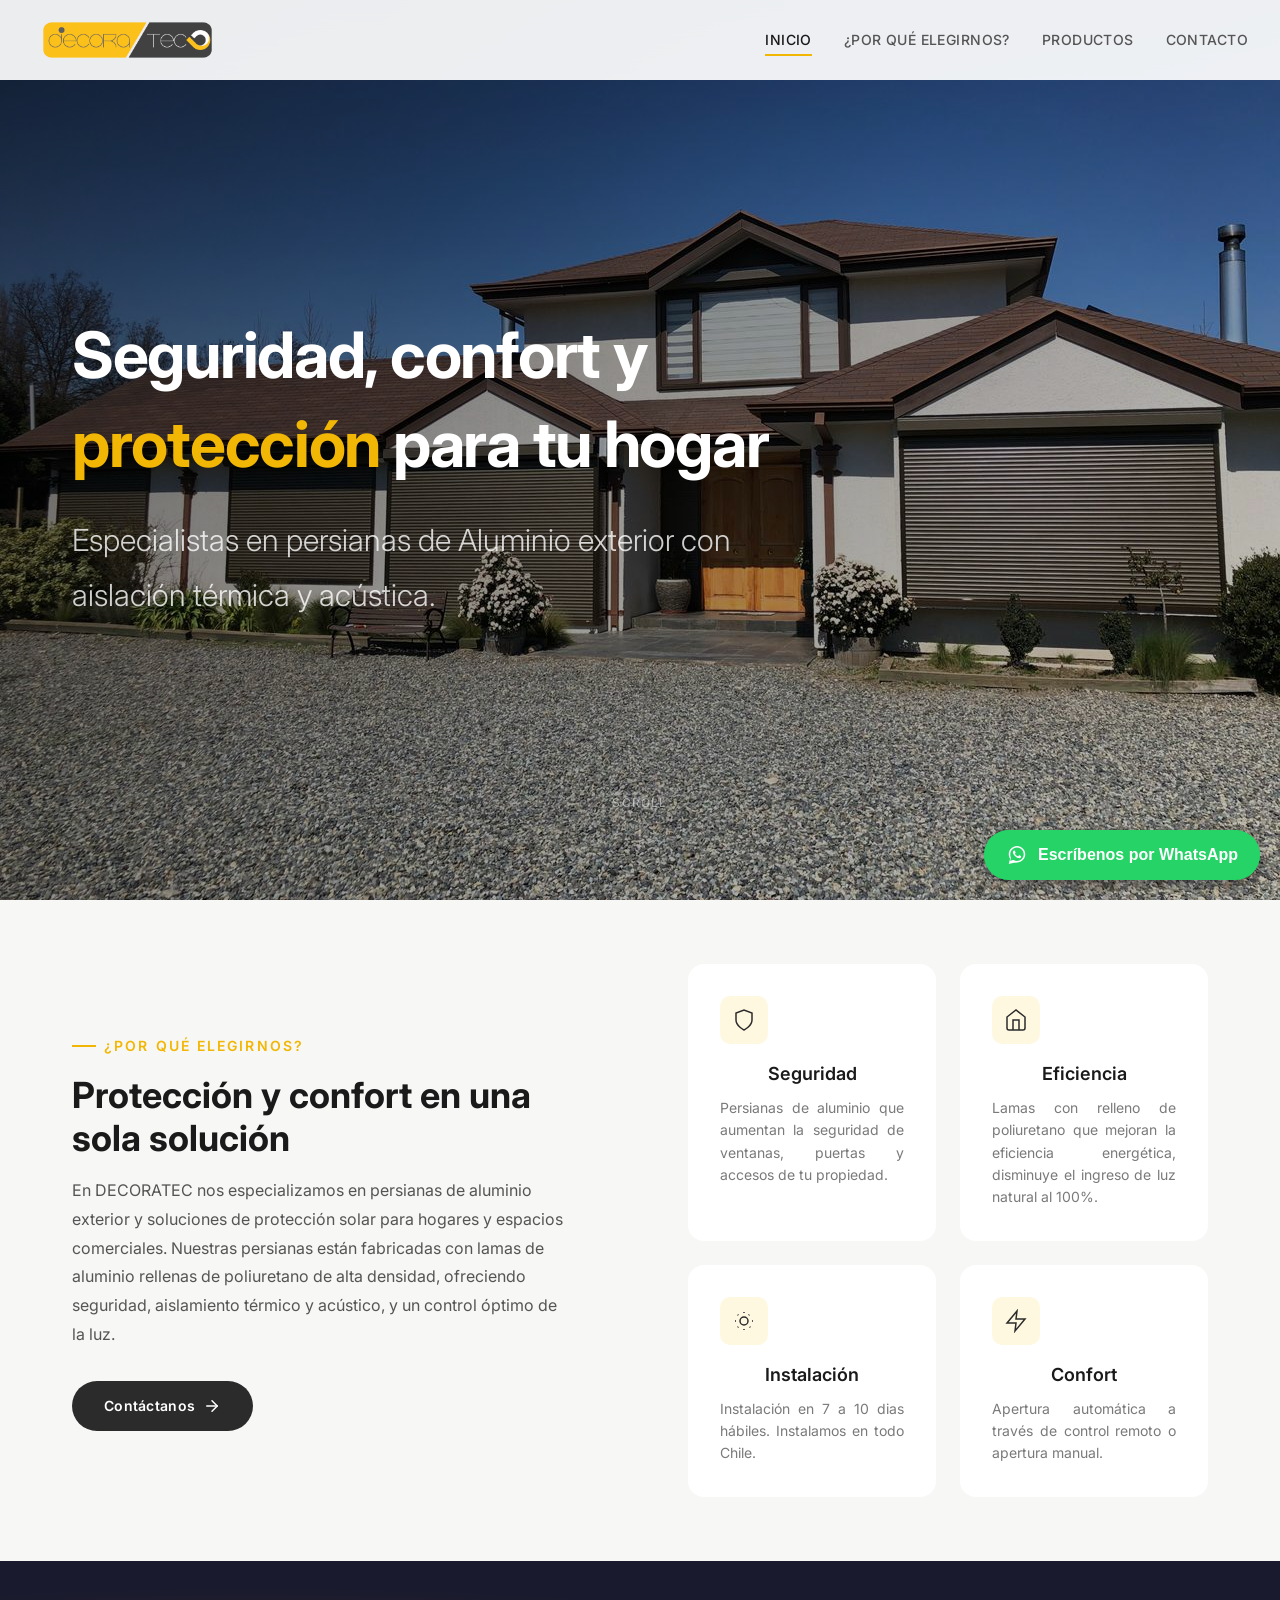
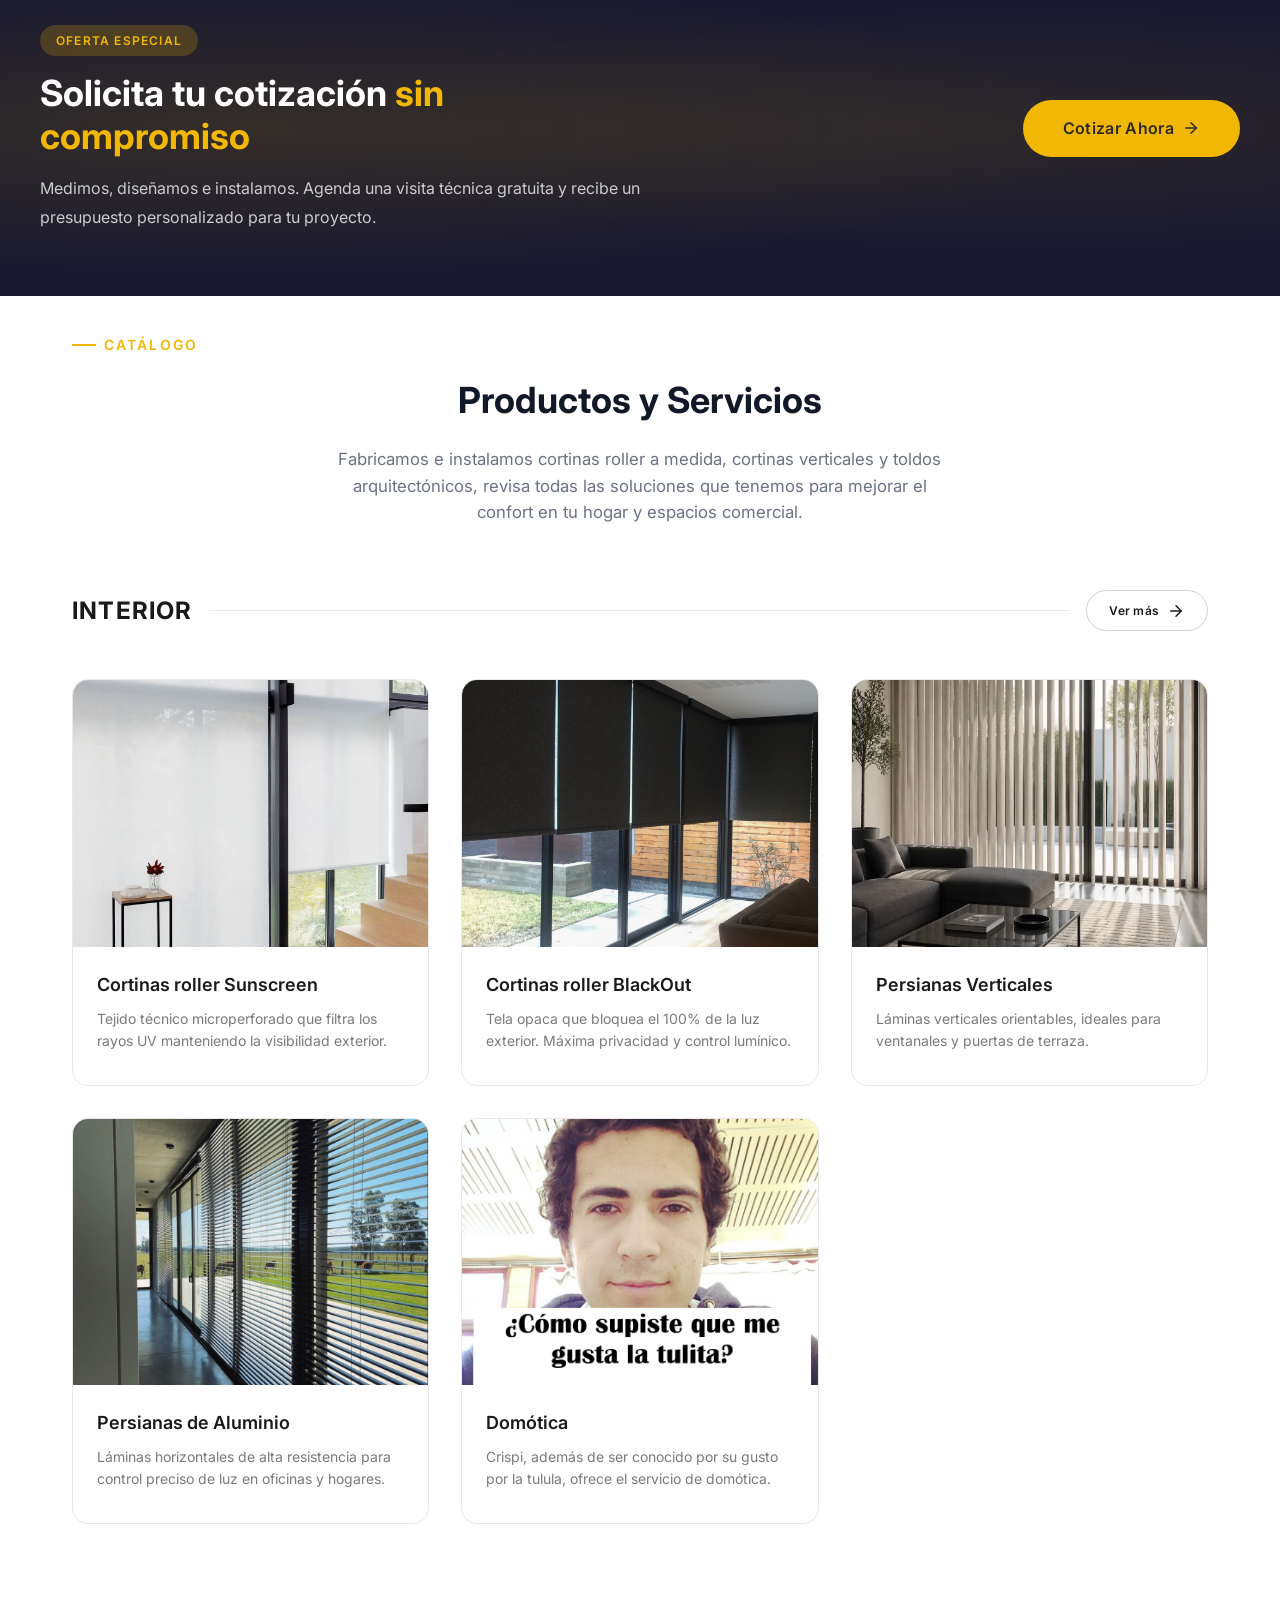
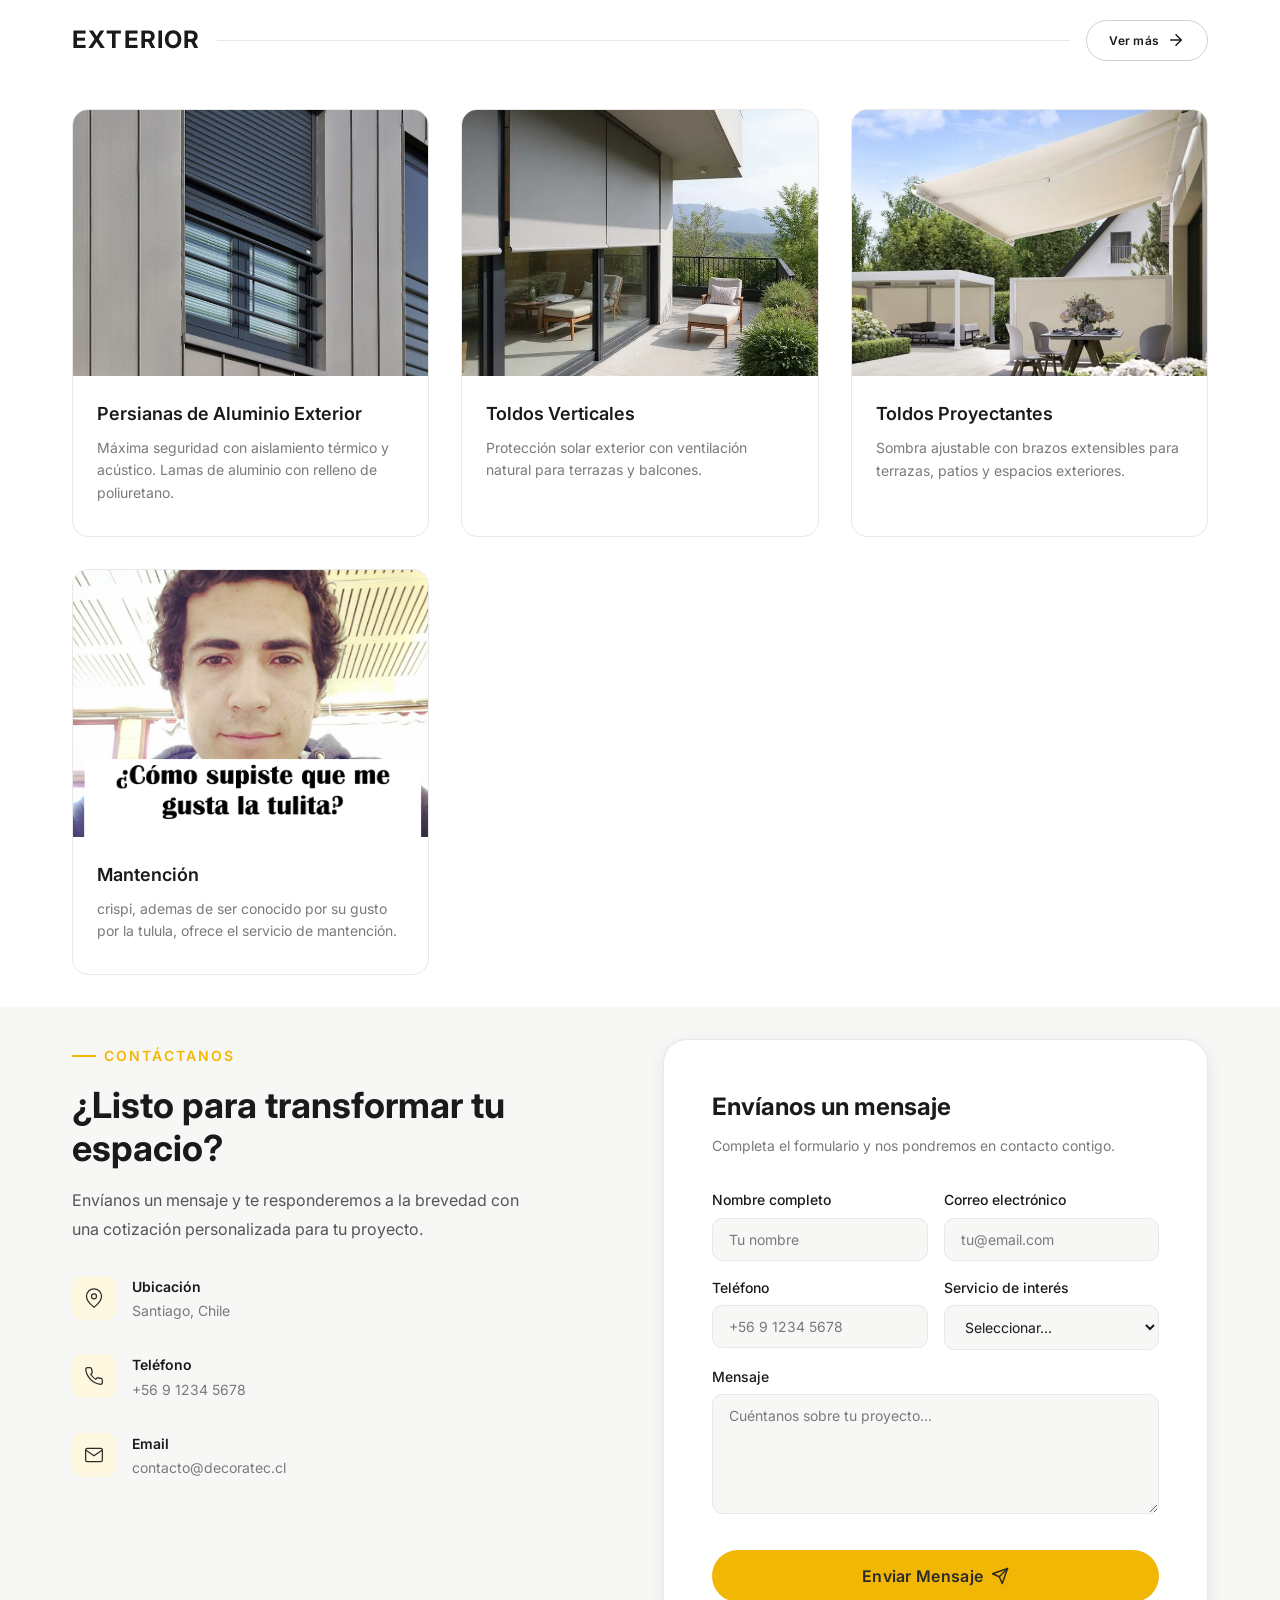
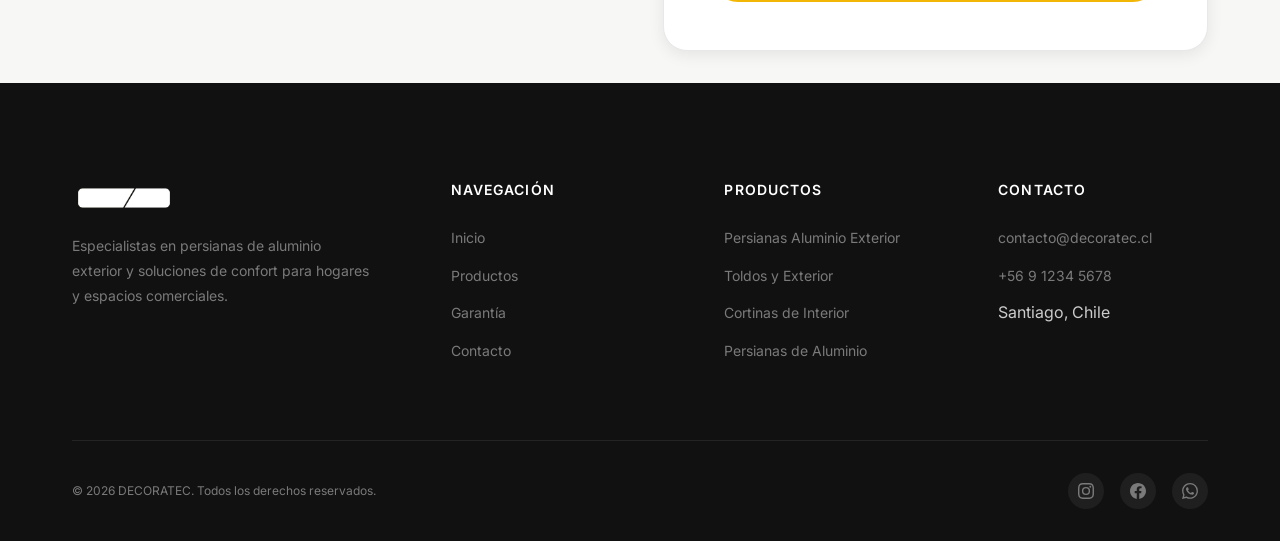
==== commit ec29f550: "commiteo" ====
--- a/index.html
+++ b/index.html
@@ -24,10 +24,10 @@
 
       <div class="navbar__menu" id="navMenu">
         <ul class="navbar__links">
-          <li><a href="#hero" class="navbar__link active" data-section="hero">Inicio</a></li>
-          <li><a href="#beneficios" class="navbar__link" data-section="beneficios">¿Por qué elegirnos?</a></li>
-          <li><a href="#productos" class="navbar__link" data-section="productos">Productos</a></li>
-          <li><a href="#contacto" class="navbar__link" data-section="contacto">Contacto</a></li>
+          <li><a href="#hero" class="navbar__link active" data-section="hero">INICIO</a></li>
+          <li><a href="#beneficios" class="navbar__link" data-section="beneficios">¿POR QUÉ ELEGIRNOS?</a></li>
+          <li><a href="#productos" class="navbar__link" data-section="productos">PRODUCTOS</a></li>
+          <li><a href="#contacto" class="navbar__link" data-section="contacto">CONTACTO</a></li>
         </ul>
       </div>
 
@@ -52,28 +52,22 @@
         Seguridad, confort y <span>protección</span> para tu hogar
       </h1>
       <p class="hero__subtitle">
-        Especialistas en persianas de aluminio exterior con aislación térmica y acústica.
-        Complementamos tu espacio con cortinas roller, toldos y persianas de interior.
+        Especialistas en persianas de Aluminio exterior con aislación térmica y acústica.
       </p>
-      <div class="hero__actions">
-        <a href="#productos" class="btn btn--primary btn--lg">
-          Ver Productos
-          <svg width="18" height="18" viewBox="0 0 24 24" fill="none" stroke="currentColor" stroke-width="2"
-            stroke-linecap="round" stroke-linejoin="round">
-            <path d="M5 12h14" />
-            <path d="m12 5 7 7-7 7" />
-          </svg>
-        </a>
-        <a href="#contacto" class="btn btn--outline btn--lg">
-          Solicitar Cotización
-        </a>
-      </div>
     </div>
 
     <div class="hero__scroll">
       <span>Scroll</span>
       <div class="hero__scroll-line"></div>
     </div>
+
+    <a class="btn-whatsapp" href="https://wa.link/61ogrb" target="_blank" rel="noopener noreferrer">
+      <svg viewBox="0 0 32 32" width="22" height="22" fill="currentColor" aria-hidden="true">
+        <path
+          d="M16.003 3C9.376 3 4 8.373 4 15c0 2.385.697 4.607 1.894 6.48L4 29l7.7-1.857A11.94 11.94 0 0 0 16.003 27C22.63 27 28 21.627 28 15S22.63 3 16.003 3zm0 21.8a9.77 9.77 0 0 1-4.98-1.363l-.357-.213-4.57 1.102 1.126-4.45-.233-.366A9.77 9.77 0 0 1 6.2 15c0-5.413 4.39-9.8 9.803-9.8 5.41 0 9.797 4.387 9.797 9.8 0 5.41-4.387 9.8-9.797 9.8zm5.37-7.34c-.294-.147-1.743-.86-2.013-.958-.27-.098-.466-.147-.663.147-.196.294-.76.958-.932 1.155-.172.196-.343.22-.637.073-.294-.147-1.242-.458-2.366-1.46-.875-.78-1.465-1.744-1.637-2.038-.172-.294-.018-.453.13-.6.132-.132.294-.343.44-.515.148-.172.197-.294.295-.49.098-.197.05-.368-.025-.515-.073-.147-.663-1.6-.908-2.19-.24-.575-.483-.497-.663-.506l-.565-.01c-.196 0-.515.073-.785.368-.27.294-1.03 1.007-1.03 2.457s1.055 2.85 1.202 3.046c.147.196 2.078 3.173 5.035 4.45.704.304 1.253.485 1.68.62.706.225 1.348.193 1.856.117.566-.085 1.743-.713 1.989-1.4.245-.688.245-1.277.172-1.4-.073-.122-.27-.196-.564-.343z" />
+      </svg>
+      Escríbenos por WhatsApp
+    </a>
   </section>
 
   <!-- ========== BENEFITS ========== -->
@@ -117,9 +111,9 @@
               <polyline points="9 22 9 12 15 12 15 22" />
             </svg>
           </div>
-          <h3 class="benefit-card__title">Aislamiento Térmico</h3>
-          <p class="benefit-card__desc">Lamas con relleno de poliuretano que mejoran la eficiencia energética y el
-            confort de tu espacio.</p>
+          <h3 class="benefit-card__title">Eficiencia</h3>
+          <p class="benefit-card__desc">Lamas con relleno de poliuretano que mejoran la eficiencia energética,
+            disminuye el ingreso de luz natural al 100%.</p>
         </div>
 
         <div class="benefit-card reveal">
@@ -129,9 +123,8 @@
                 d="M12 3v1m0 16v1m-8-9H3m18 0h-1m-2.636-6.364l-.707.707M6.343 17.657l-.707.707m12.728 0l-.707-.707M6.343 6.343l-.707-.707M12 8a4 4 0 100 8 4 4 0 000-8z" />
             </svg>
           </div>
-          <h3 class="benefit-card__title">Protección Solar</h3>
-          <p class="benefit-card__desc">Control preciso de la luz natural y protección UV para muebles, pisos y
-            superficies.</p>
+          <h3 class="benefit-card__title">Instalación</h3>
+          <p class="benefit-card__desc">Instalación en 7 a 10 dias hábiles. Instalamos en todo Chile.</p>
         </div>
 
         <div class="benefit-card reveal">
@@ -140,9 +133,9 @@
               <path d="M13 2L3 14h9l-1 8 10-12h-9l1-8z" />
             </svg>
           </div>
-          <h3 class="benefit-card__title">Eficiencia Energética</h3>
-          <p class="benefit-card__desc">Reduce el consumo energético con aislamiento que optimiza la climatización de tu
-            hogar.</p>
+          <h3 class="benefit-card__title">Confort</h3>
+          <p class="benefit-card__desc">Apertura automática a través de control remoto o apertura manual.
+          </p>
         </div>
       </div>
     </div>
@@ -178,9 +171,94 @@
       <div class="products-header">
         <div>
           <span class="section-label">Catálogo</span>
-          <h2 class="section-title">Productos y Servicios</h2>
-          <p class="section-subtitle">Persianas de aluminio exterior como solución principal de seguridad,
-            complementadas con cortinas y toldos para mejorar el confort de tu hogar y espacios comerciales.</p>
+          <h1>Productos y Servicios</h1>
+          <p>Fabricamos e instalamos cortinas roller a medida, cortinas verticales y toldos
+            arquitectónicos, revisa todas las soluciones que tenemos para mejorar el
+            confort en tu hogar y espacios comercial. </p>
+
+        </div>
+      </div>
+
+      <!-- Interior Products (COMPLEMENTO) -->
+      <div class="products__category reveal">
+        <div class="category-header">
+          <h3 class="category-header__title">Interior</h3>
+          <div class="category-header__line"></div>
+          <a href="interior.html" class="btn btn--ghost btn--sm">
+            Ver más
+            <svg width="14" height="14" viewBox="0 0 24 24" fill="none" stroke="currentColor" stroke-width="2"
+              stroke-linecap="round" stroke-linejoin="round">
+              <path d="M5 12h14" />
+              <path d="m12 5 7 7-7 7" />
+            </svg>
+          </a>
+        </div>
+
+        <div class="products__grid stagger-children">
+          <a href="interior.html#roller-sunscreen" class="product-card reveal">
+            <div class="product-card__image">
+              <img src="fotos/ROLLER SUNSCREEN 2.jpg" alt="Cortina Roller Sunscreen" loading="lazy">
+              <div class="product-card__overlay"></div>
+              <span class="product-card__view">Ver Detalle →</span>
+            </div>
+            <div class="product-card__body">
+              <h4 class="product-card__title">Cortinas roller Sunscreen</h4>
+              <p class="product-card__desc">Tejido técnico microperforado que filtra los rayos UV manteniendo la
+                visibilidad exterior.</p>
+            </div>
+          </a>
+
+          <a href="interior.html#roller-blackout" class="product-card reveal">
+            <div class="product-card__image">
+              <img src="fotos/ROLLER BLACKOUT.jpg" alt="Cortina Roller BlackOut" loading="lazy">
+              <div class="product-card__overlay"></div>
+              <span class="product-card__view">Ver Detalle →</span>
+            </div>
+            <div class="product-card__body">
+              <h4 class="product-card__title">Cortinas roller BlackOut</h4>
+              <p class="product-card__desc">Tela opaca que bloquea el 100% de la luz exterior. Máxima privacidad y
+                control lumínico.</p>
+            </div>
+          </a>
+
+          <a href="interior.html#persiana-vertical" class="product-card reveal">
+            <div class="product-card__image">
+              <img src="fotos/PERSIANAS VERTICALES 2.jpg" alt="Persiana Vertical" loading="lazy">
+              <div class="product-card__overlay"></div>
+              <span class="product-card__view">Ver Detalle →</span>
+            </div>
+            <div class="product-card__body">
+              <h4 class="product-card__title">Persianas Verticales</h4>
+              <p class="product-card__desc">Láminas verticales orientables, ideales para ventanales y puertas de
+                terraza.</p>
+            </div>
+          </a>
+
+          <a href="interior.html#persiana-aluminio" class="product-card reveal">
+            <div class="product-card__image">
+              <img src="fotos/PERSIANAS DE ALUMINIO 2.jpg" alt="Persianas de Aluminio Interior" loading="lazy">
+              <div class="product-card__overlay"></div>
+              <span class="product-card__view">Ver Detalle →</span>
+            </div>
+            <div class="product-card__body">
+              <h4 class="product-card__title">Persianas de Aluminio</h4>
+              <p class="product-card__desc">Láminas horizontales de alta resistencia para control preciso de luz en
+                oficinas y hogares.</p>
+            </div>
+          </a>
+
+          <a href="interior.html#domotica" class="product-card reveal">
+            <div class="product-card__image">
+              <img src="fotos/domotica.png" alt="Domótica" loading="lazy">
+              <div class="product-card__overlay"></div>
+              <span class="product-card__view">Ver Detalle →</span>
+            </div>
+            <div class="product-card__body">
+              <h4 class="product-card__title">Domótica</h4>
+              <p class="product-card__desc">Crispi, además de ser conocido por su gusto por la tulula, ofrece el
+                servicio de domótica.</p>
+            </div>
+          </a>
         </div>
       </div>
 
@@ -238,80 +316,32 @@
                 exteriores.</p>
             </div>
           </a>
-        </div>
-      </div>
-
-      <!-- Interior Products (COMPLEMENTO) -->
-      <div class="products__category reveal">
-        <div class="category-header">
-          <h3 class="category-header__title">Interior</h3>
-          <div class="category-header__line"></div>
-          <a href="interior.html" class="btn btn--ghost btn--sm">
-            Ver más
-            <svg width="14" height="14" viewBox="0 0 24 24" fill="none" stroke="currentColor" stroke-width="2"
-              stroke-linecap="round" stroke-linejoin="round">
-              <path d="M5 12h14" />
-              <path d="m12 5 7 7-7 7" />
-            </svg>
-          </a>
-        </div>
-
-        <div class="products__grid stagger-children">
-          <a href="interior.html#roller-sunscreen" class="product-card reveal">
-            <div class="product-card__image">
-              <img src="fotos/ROLLER SUNSCREEN 2.jpg" alt="Cortina Roller Sunscreen" loading="lazy">
-              <div class="product-card__overlay"></div>
-              <span class="product-card__view">Ver Detalle →</span>
-            </div>
-            <div class="product-card__body">
-              <h4 class="product-card__title">Cortinas roller Sunscreen</h4>
-              <p class="product-card__desc">Tejido técnico microperforado que filtra los rayos UV manteniendo la
-                visibilidad exterior.</p>
-            </div>
-          </a>
-
-          <a href="interior.html#roller-blackout" class="product-card reveal">
-            <div class="product-card__image">
-              <img src="fotos/ROLLER BLACKOUT.jpg" alt="Cortina Roller BlackOut" loading="lazy">
-              <div class="product-card__overlay"></div>
-              <span class="product-card__view">Ver Detalle →</span>
-            </div>
-            <div class="product-card__body">
-              <h4 class="product-card__title">Cortinas roller BlackOut</h4>
-              <p class="product-card__desc">Tela opaca que bloquea el 100% de la luz exterior. Máxima privacidad y
-                control lumínico.</p>
-            </div>
-          </a>
-
-          <a href="interior.html#persiana-vertical" class="product-card reveal">
-            <div class="product-card__image">
-              <img src="fotos/PERSIANAS VERTICALES 2.jpg" alt="Persiana Vertical" loading="lazy">
-              <div class="product-card__overlay"></div>
-              <span class="product-card__view">Ver Detalle →</span>
-            </div>
-            <div class="product-card__body">
-              <h4 class="product-card__title">Persianas Verticales</h4>
-              <p class="product-card__desc">Láminas verticales orientables, ideales para ventanales y puertas de
-                terraza.</p>
-            </div>
-          </a>
-
-          <a href="interior.html#persiana-aluminio" class="product-card reveal">
-            <div class="product-card__image">
-              <img src="fotos/PERSIANAS DE ALUMINIO 2.jpg" alt="Persianas de Aluminio Interior" loading="lazy">
-              <div class="product-card__overlay"></div>
-              <span class="product-card__view">Ver Detalle →</span>
-            </div>
-            <div class="product-card__body">
-              <h4 class="product-card__title">Persianas de Aluminio</h4>
-              <p class="product-card__desc">Láminas horizontales de alta resistencia para control preciso de luz en
-                oficinas y hogares.</p>
-            </div>
-          </a>
-        </div>
-      </div>
+
+          <a href="exterior.html#mantencion" class="product-card reveal">
+            <div class="product-card__image">
+              <img src="fotos/domotica.png" alt="Mantencion" loading="lazy">
+              <div class="product-card__overlay"></div>
+              <span class="product-card__view">Ver Detalle →</span>
+            </div>
+            <div class="product-card__body">
+              <h4 class="product-card__title">Mantención</h4>
+              <p class="product-card__desc">crispi, ademas de ser conocido por su gusto por la tulula, ofrece el
+                servicio de mantención. </p>
+            </div>
+          </a>
+        </div>
+      </div>
+
     </div>
   </section>
+
+  <a class="btn-whatsapp" href="https://wa.link/61ogrb" target="_blank" rel="noopener noreferrer">
+    <svg viewBox="0 0 32 32" width="22" height="22" fill="currentColor" aria-hidden="true">
+      <path
+        d="M16.003 3C9.376 3 4 8.373 4 15c0 2.385.697 4.607 1.894 6.48L4 29l7.7-1.857A11.94 11.94 0 0 0 16.003 27C22.63 27 28 21.627 28 15S22.63 3 16.003 3zm0 21.8a9.77 9.77 0 0 1-4.98-1.363l-.357-.213-4.57 1.102 1.126-4.45-.233-.366A9.77 9.77 0 0 1 6.2 15c0-5.413 4.39-9.8 9.803-9.8 5.41 0 9.797 4.387 9.797 9.8 0 5.41-4.387 9.8-9.797 9.8zm5.37-7.34c-.294-.147-1.743-.86-2.013-.958-.27-.098-.466-.147-.663.147-.196.294-.76.958-.932 1.155-.172.196-.343.22-.637.073-.294-.147-1.242-.458-2.366-1.46-.875-.78-1.465-1.744-1.637-2.038-.172-.294-.018-.453.13-.6.132-.132.294-.343.44-.515.148-.172.197-.294.295-.49.098-.197.05-.368-.025-.515-.073-.147-.663-1.6-.908-2.19-.24-.575-.483-.497-.663-.506l-.565-.01c-.196 0-.515.073-.785.368-.27.294-1.03 1.007-1.03 2.457s1.055 2.85 1.202 3.046c.147.196 2.078 3.173 5.035 4.45.704.304 1.253.485 1.68.62.706.225 1.348.193 1.856.117.566-.085 1.743-.713 1.989-1.4.245-.688.245-1.277.172-1.4-.073-.122-.27-.196-.564-.343z" />
+    </svg>
+    Escríbenos por WhatsApp
+  </a>
 
   <!-- ========== CONTACT ========== -->
   <section class="contact section-padding" id="contacto">
--- a/styles.css
+++ b/styles.css
@@ -378,8 +378,10 @@
 
 .hero__content {
   position: relative;
-  max-width: 680px;
+  width: 40%;
   padding-top: var(--navbar-height);
+  flex: 1;
+  text-align: left;
 }
 
 .hero__badge {
@@ -400,12 +402,13 @@
 }
 
 .hero__title {
-  font-size: var(--fs-display);
-  font-weight: 800;
-  line-height: 1.08;
+  font-size: clamp(3rem, 5vw, 6rem);
+  font-weight: 100%;
+  line-height: 1.4;
   color: var(--text-white);
   margin-bottom: var(--space-lg);
   letter-spacing: -0.02em;
+  width: 70%;
 }
 
 .hero__title span {
@@ -413,12 +416,12 @@
 }
 
 .hero__subtitle {
-  font-size: clamp(1rem, 1.5vw, 1.2rem);
+  font-size: clamp(1.9rem, 3vw, 1.8rem);
   font-weight: 300;
   line-height: var(--lh-relaxed);
   color: rgba(255, 255, 255, 0.8);
   margin-bottom: var(--space-2xl);
-  max-width: 520px;
+  max-width: 690px;
 }
 
 .hero__actions {
@@ -606,6 +609,7 @@
   padding: var(--space-xl);
   border-radius: var(--radius-lg);
   border: 1px;
+  text-align: center;
 }
 
 
@@ -627,6 +631,7 @@
   stroke: var(--brand-dark);
   stroke-width: 1.5;
   fill: none;
+  align-items: center;
 }
 
 .benefit-card__title {
@@ -639,7 +644,9 @@
 .benefit-card__desc {
   font-size: var(--fs-small);
   color: var(--text-muted);
+  height: 30%;
   line-height: var(--lh-normal);
+  text-align: justify;
 }
 
 /* ============================================
@@ -713,6 +720,27 @@
   justify-content: space-between;
   margin-bottom: var(--space-3xl);
   gap: var(--space-xl);
+}
+
+.products-header h1 {
+  text-align: center;
+  font-size: 2.25rem;
+  font-weight: 700;
+  color: #111827;
+  margin-bottom: 1rem;
+  margin-left: 22.5%;
+  width: 55%;
+}
+
+.products-header p {
+  display: flex;
+  justify-content: center;
+  text-align: center;
+  font-size: 1.05rem;
+  line-height: 1.6;
+  color: #6b7280;
+  margin-left: 22.5%;
+  width: 55%;
 }
 
 .products-header__right {
@@ -1400,6 +1428,32 @@
 
 .stagger-children>*:nth-child(6) {
   transition-delay: 0.3s;
+}
+
+
+.btn-whatsapp {
+  position: fixed;
+  bottom: 20px;
+  right: 20px;
+  z-index: 1000;
+  display: inline-flex;
+  align-items: center;
+  gap: 10px;
+  padding: 12px 22px;
+  background-color: #25d366;
+  color: #fff;
+  font-family: Arial, sans-serif;
+  font-size: 16px;
+  font-weight: 600;
+  text-decoration: none;
+  border-radius: 50px;
+  box-shadow: 0 4px 12px rgba(0, 0, 0, 0.2);
+  transition: background-color 0.2s, transform 0.2s;
+}
+
+.btn-whatsapp:hover {
+  background-color: #1ebe5b;
+  transform: translateY(-2px);
 }
 
 /* ============================================
